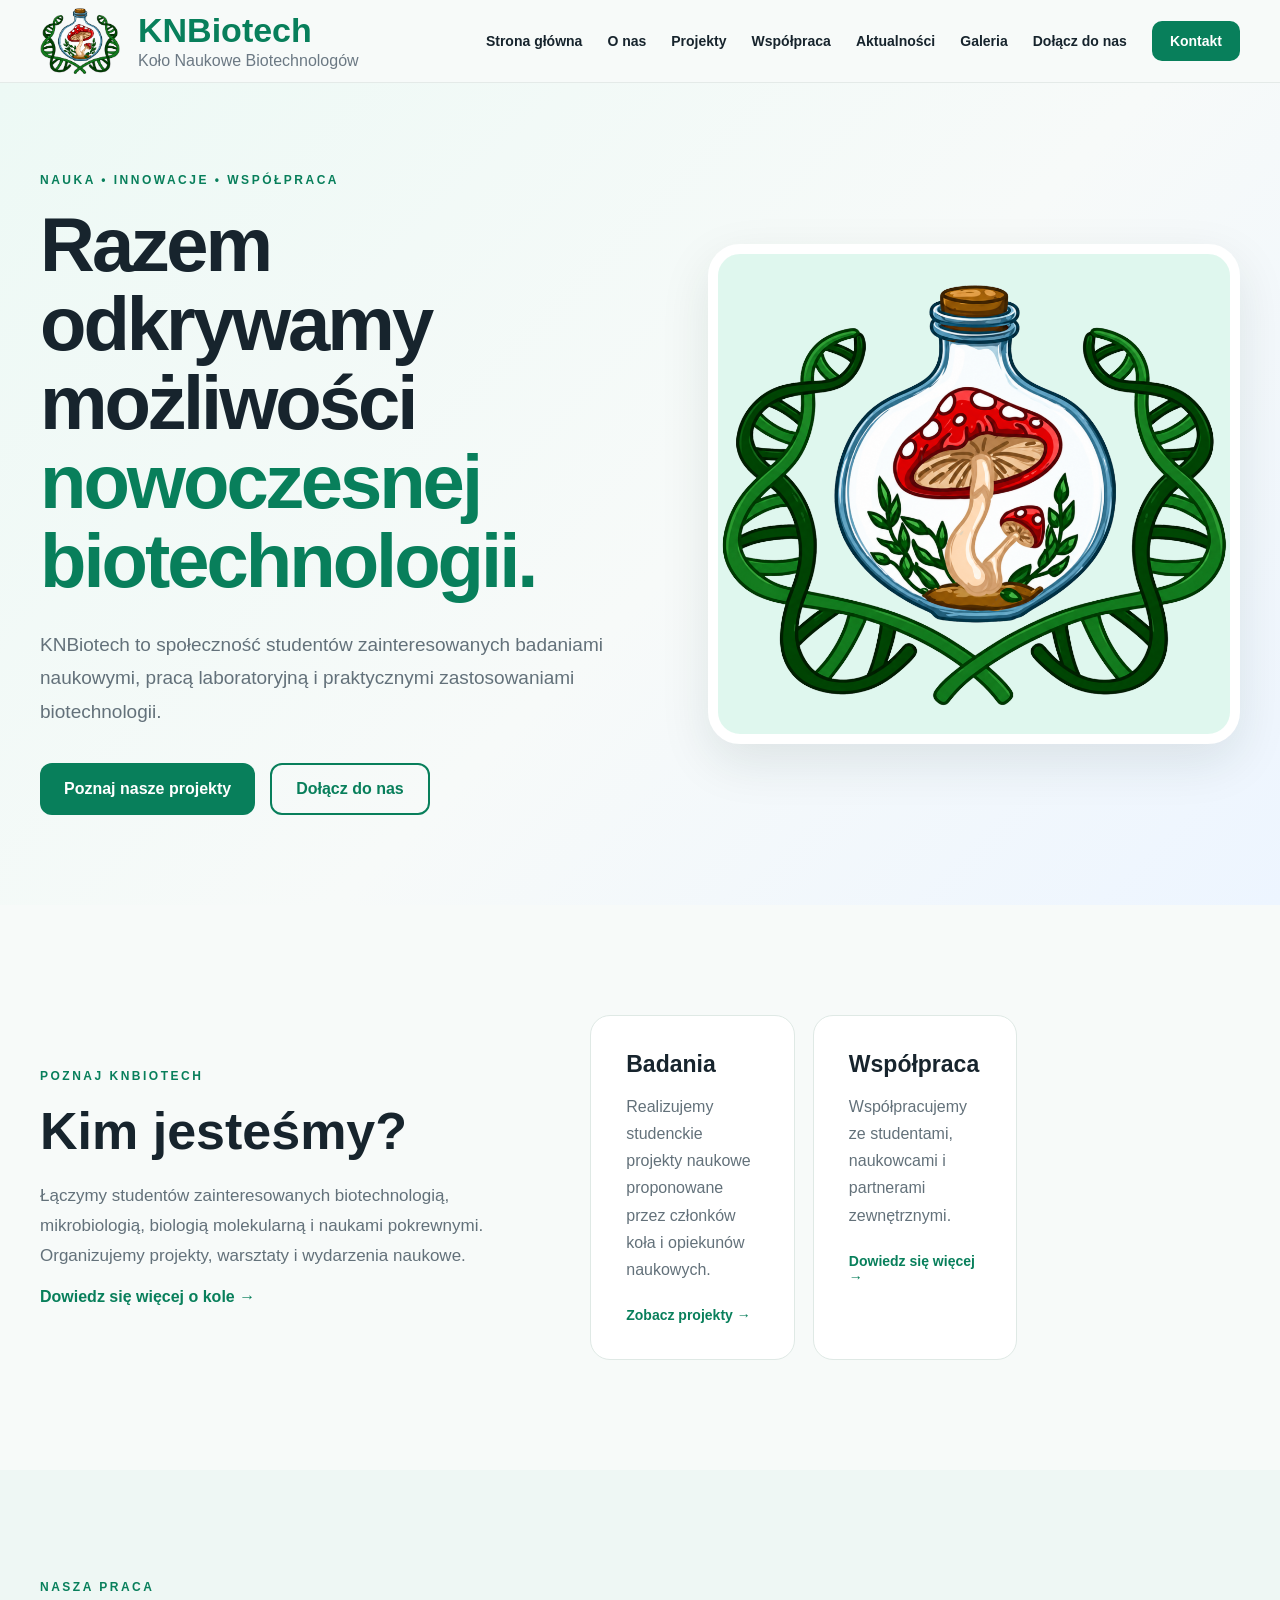
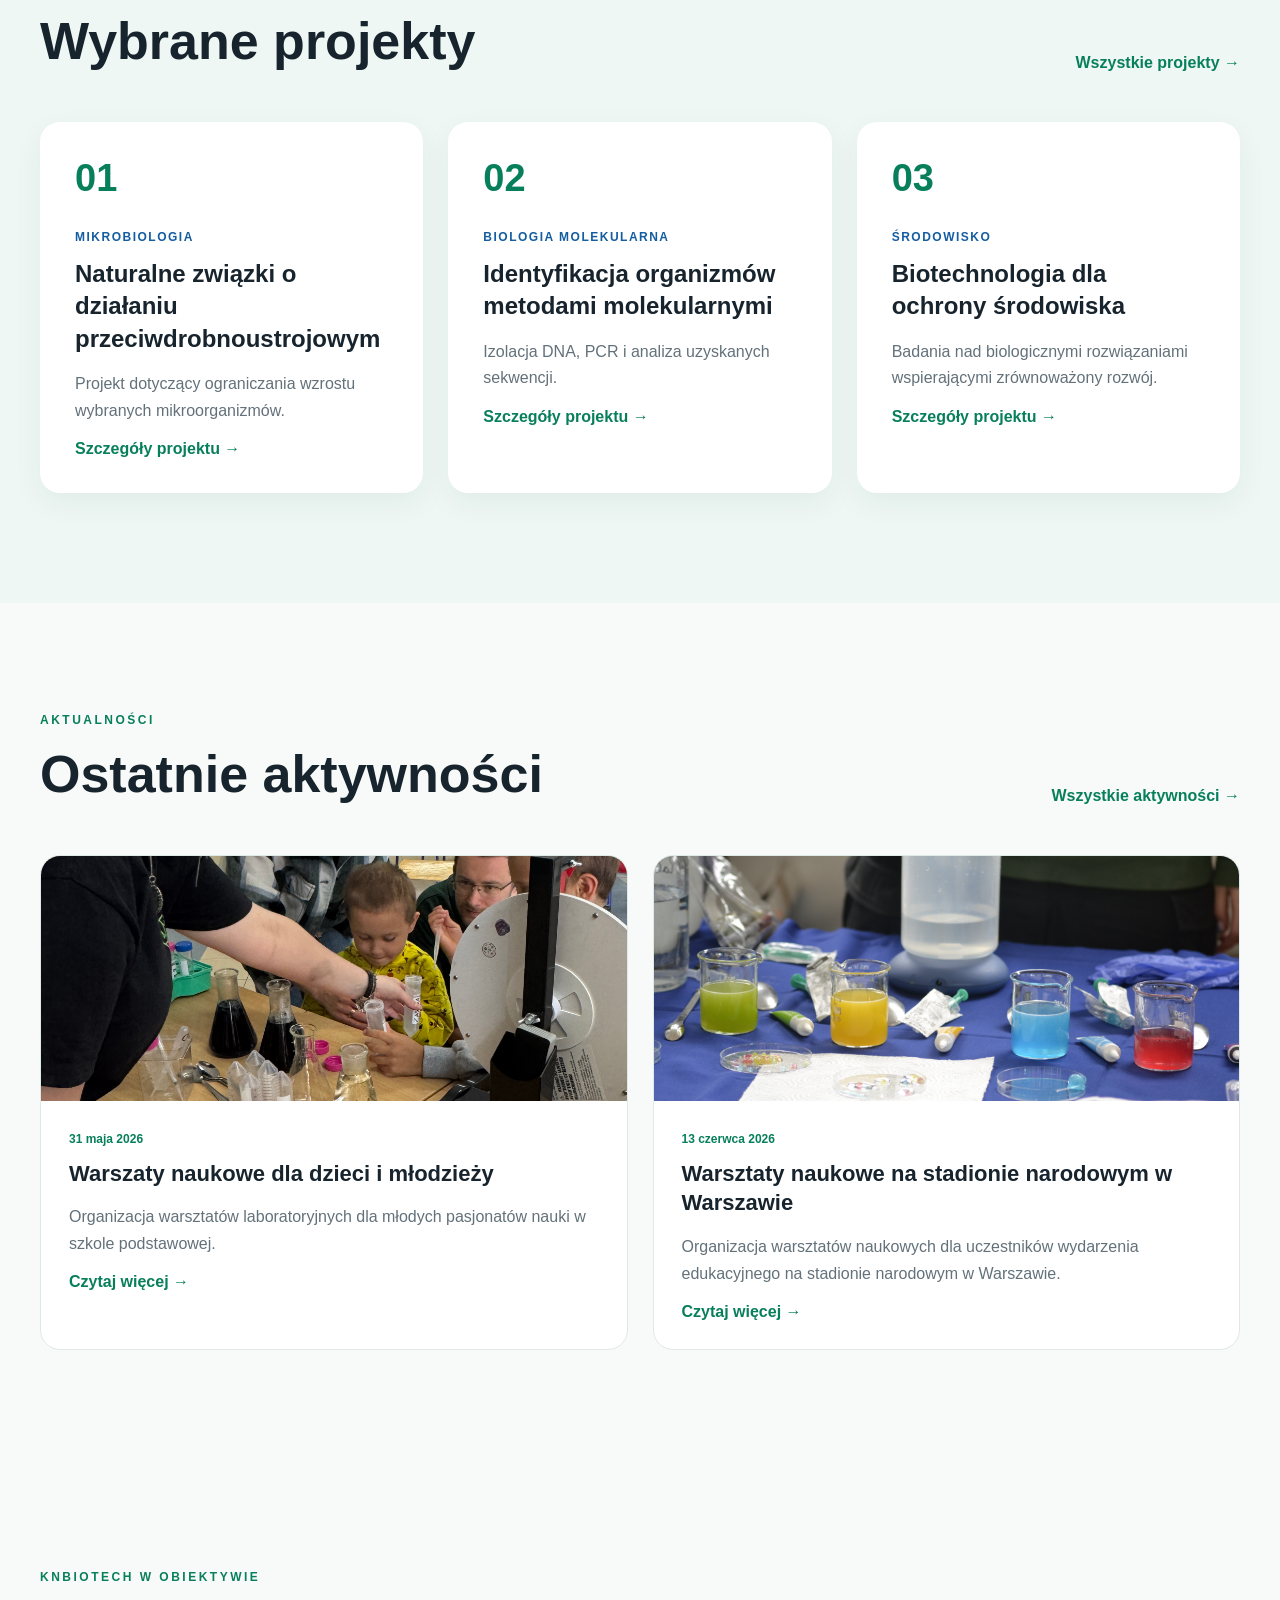
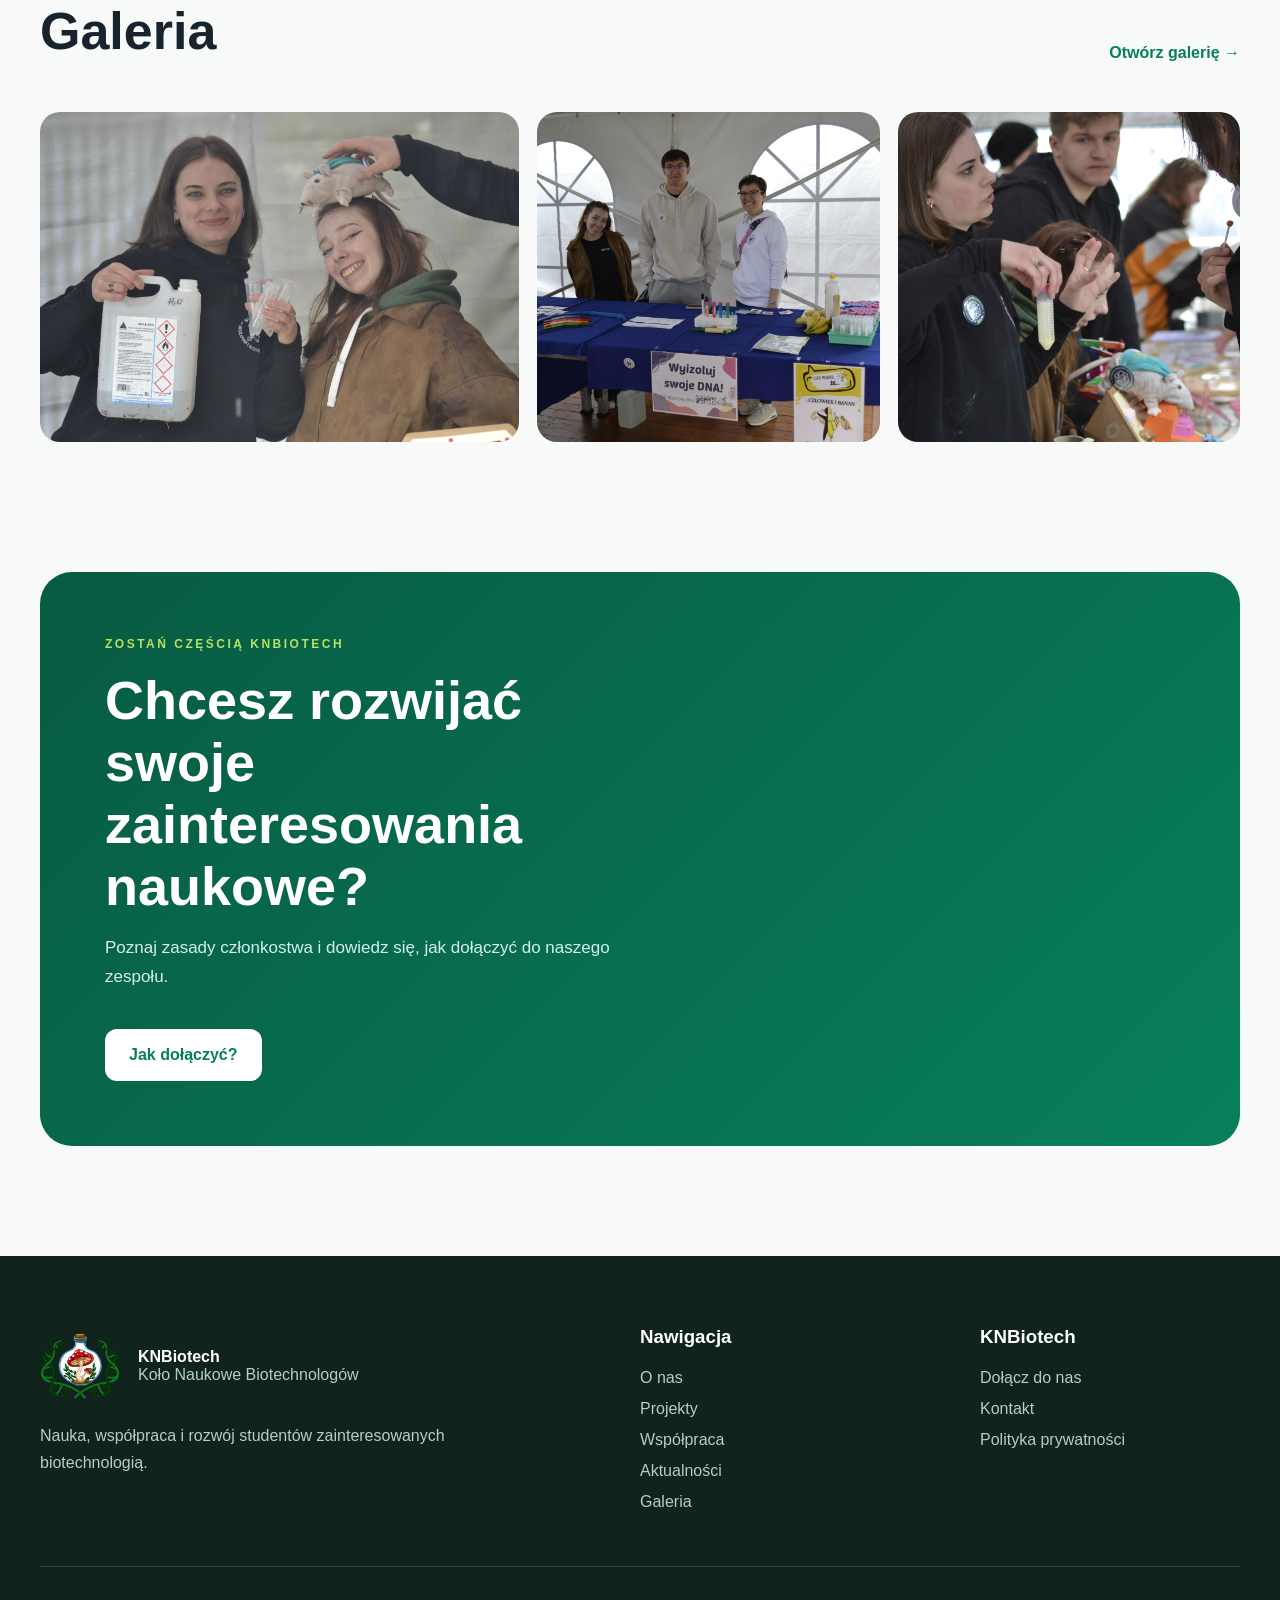
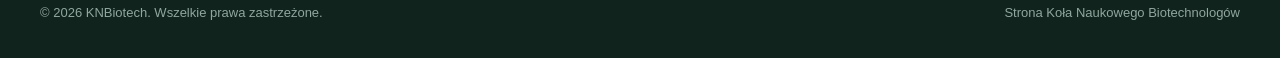
==== index.html @ a4222af8 "Update logo image source in index.html" ====
<!DOCTYPE html>
<html lang="pl">

<head>
    <meta charset="UTF-8">

    <meta
        name="viewport"
        content="width=device-width, initial-scale=1.0"
    >

    <meta
        name="description"
        content="Oficjalna strona Koła Naukowego Biotechnologów KNBiotech. Poznaj nasze projekty, działalność naukową, wydarzenia i możliwości dołączenia do koła."
    >

    <title>KNBiotech | Koło Naukowe Biotechnologów</title>

    <link rel="stylesheet" href="style.css">

    <script src="script.js" defer></script>
</head>

<body>

    <!-- =========================
         NAVIGATION
    ========================== -->

<header class="site-header">
    <nav class="navbar">

        <a class="logo" href="index.html">

            <img
                src="Images/LOGOS/LOGO5.svg"
                alt="KNBiotech Logo"
                class="navbar-logo"
            >

            <div class="logo-text">

                <h2>KNBiotech</h2>

                <p>Koło Naukowe Biotechnologów</p>

            </div>

        </a>

        <button
            class="menu-button"
            id="menu-button"
            type="button"
            aria-label="Otwórz menu"
            aria-expanded="false"
            aria-controls="nav-links"
        >
            <span></span>
            <span></span>
            <span></span>
        </button>

        <div class="nav-links" id="nav-links">
            <a href="index.html">Strona główna</a>
            <a href="about.html">O nas</a>
            <a href="projects.html">Projekty</a>
            <a href="cooperation.html">Współpraca</a>
            <a href="activities.html">Aktualności</a>
            <a href="gallery.html">Galeria</a>
            <a href="join.html">Dołącz do nas</a>

            <a class="nav-contact-button" href="contact.html">
                Kontakt
            </a>
        </div>

    </nav>
</header>


<main>

    <!-- Hero -->
    <section class="hero">

        <div class="hero-content">

            <div class="hero-text">

                <p class="eyebrow">
                    NAUKA • INNOWACJE • WSPÓŁPRACA
                </p>

                <h1>
                    Razem odkrywamy możliwości
                    <span>nowoczesnej biotechnologii.</span>
                </h1>

                <p class="hero-description">
                    KNBiotech to społeczność studentów zainteresowanych
                    badaniami naukowymi, pracą laboratoryjną i praktycznymi
                    zastosowaniami biotechnologii.
                </p>

                <div class="hero-buttons">

                    <a class="primary-button" href="projects.html">
                        Poznaj nasze projekty
                    </a>

                    <a class="secondary-button" href="join.html">
                        Dołącz do nas
                    </a>

                </div>

            </div>

            <div class="hero-visual">

                <div class="hero-image-card">

                    <img
                        src="Images/LOGOS/LOGO5.svg"
                        alt="LOGO KNBiotech"
                    >

                </div>

            </div>

        </div>

    </section>

    <!-- About preview -->
    <section class="section homepage-preview">

        <div class="preview-content">

            <p class="eyebrow">
                POZNAJ KNBIOTECH
            </p>

            <h2>
                Kim jesteśmy?
            </h2>

            <p>
                Łączymy studentów zainteresowanych biotechnologią,
                mikrobiologią, biologią molekularną i naukami pokrewnymi.
                Organizujemy projekty, warsztaty i wydarzenia naukowe.
            </p>

            <a class="text-link" href="about.html">
                Dowiedz się więcej o kole →
            </a>

        </div>

<div class="preview-card-grid">

    <a class="about-card clickable-card" href="projects.html">
        
        <h3>Badania</h3>
        <p>

            Realizujemy studenckie projekty naukowe proponowane przez członków koła i opiekunów naukowych.

        </p>
        <span class="card-arrow">

            Zobacz projekty →

        </span>
    </a>

    <a class="about-card clickable-card" href="cooperation.html">

        <h3>Współpraca</h3>
        <p>

            Współpracujemy ze studentami, naukowcami

            i partnerami zewnętrznymi.

        </p>
        <span class="card-arrow">

            Dowiedz się więcej →

        </span>
    </a>
</div>

    </section>

    <!-- Projects preview -->
    <section class="section projects-preview">

        <div class="section-title-row">

            <div>
                <p class="eyebrow">NASZA PRACA</p>
                <h2>Wybrane projekty</h2>
            </div>

            <a class="text-link" href="projects.html">
                Wszystkie projekty →
            </a>

        </div>

        <div class="projects-grid">

            <article class="project-card">

                <div class="project-top">
                    <span class="project-number">01</span>
                </div>

                <p class="project-category">
                    Mikrobiologia
                </p>

                <h3>
                    Naturalne związki o działaniu przeciwdrobnoustrojowym
                </h3>

                <p>
                    Projekt dotyczący ograniczania wzrostu wybranych
                    mikroorganizmów.
                </p>

                <a href="projects.html">
                    Szczegóły projektu →
                </a>

            </article>

            <article class="project-card">

                <div class="project-top">
                    <span class="project-number">02</span>
                    <span class="project-icon"></span>
                </div>

                <p class="project-category">
                    Biologia molekularna
                </p>

                <h3>
                    Identyfikacja organizmów metodami molekularnymi
                </h3>

                <p>
                    Izolacja DNA, PCR i analiza uzyskanych sekwencji.
                </p>

                <a href="projects.html">
                    Szczegóły projektu →
                </a>

            </article>

            <article class="project-card">

                <div class="project-top">
                    <span class="project-number">03</span>
                    <span class="project-icon"></span>
                </div>

                <p class="project-category">
                    Środowisko
                </p>

                <h3>
                    Biotechnologia dla ochrony środowiska
                </h3>

                <p>
                    Badania nad biologicznymi rozwiązaniami wspierającymi
                    zrównoważony rozwój.
                </p>

                <a href="projects.html">
                    Szczegóły projektu →
                </a>

            </article>

        </div>

    </section>

    <!-- Activities preview -->
    <section class="section activities-preview">

        <div class="section-title-row">

            <div>
                <p class="eyebrow">AKTUALNOŚCI</p>
                <h2>Ostatnie aktywności</h2>
            </div>

            <a class="text-link" href="activities.html">
                Wszystkie aktywności →
            </a>

        </div>

        <div class="activities-grid">

            <article class="activity-card">

                <div class="activity-image">

                    <img
                        src="Images/LAS/KABATY.jpg"
                        alt="Warsztaty laboratoryjne"
                    >

                    <div class="image-fallback">
                        <span>🔬</span>
                        <p>Warsztaty laboratoryjne</p>
                    </div>

                </div>

                <div class="activity-content">

                    <time datetime="2026-05-31">
                        31 maja 2026
                    </time>

                    <h3>
                        Warszaty naukowe dla dzieci i młodzieży
                    </h3>

                    <p>
                        Organizacja warsztatów laboratoryjnych dla młodych
                        pasjonatów nauki w szkole podstawowej.
                    </p>

                    <a href="activities.html">
                        Czytaj więcej →
                    </a>

                </div>

            </article>

            <article class="activity-card">

                <div class="activity-image">

                    <img
                        src="Images/NARODOWY/_DSC2059.JPG"
                        alt="Warsztaty naukowe na stadionie narodowym"
                    >

                    <div class="image-fallback">
                        <span>👩‍🔬</span>
                        <p>Warsztaty naukowe na stadionie narodowym</p>
                    </div>

                </div>

                <div class="activity-content">

                    <time datetime="2026-06-13">
                        13 czerwca 2026
                    </time>

                    <h3>
                        Warsztaty naukowe na stadionie narodowym w Warszawie
                    </h3>

                    <p>
                        Organizacja warsztatów naukowych dla uczestników wydarzenia
                        edukacyjnego na stadionie narodowym w Warszawie.
                    </p>

                    <a href="activities.html">
                        Czytaj więcej →
                    </a>

                </div>

            </article>

        </div>

    </section>

    <!-- Gallery preview -->
    <section class="section gallery-preview">

        <div class="section-title-row">

            <div>
                <p class="eyebrow">KNBIOTECH W OBIEKTYWIE</p>
                <h2>Galeria</h2>
            </div>

            <a class="text-link" href="gallery.html">
                Otwórz galerię →
            </a>

        </div>

        <div class="homepage-gallery">

            <img
                src="Images/GALERIA/_DSC1289.JPG"
                alt="Praca laboratoryjna"
            >

            <img
                src="Images/GALERIA/_DSC1952.JPG"
                alt="Spotkanie członków koła"
            >

            <img
                src="Images/GALERIA/_DSC1263.JPG"
                alt="Prezentacja naukowa"
            >

        </div>

    </section>

    <!-- Join preview -->
    <section class="join-section">

        <div class="join-content">

            <p class="eyebrow">
                ZOSTAŃ CZĘŚCIĄ KNBIOTECH
            </p>

            <h2>
                Chcesz rozwijać swoje zainteresowania naukowe?
            </h2>

            <p>
                Poznaj zasady członkostwa i dowiedz się, jak dołączyć
                do naszego zespołu.
            </p>

            <a class="light-button" href="join.html">
                Jak dołączyć?
            </a>

        </div>

    </section>

</main>

    <!-- =========================
         FOOTER
    ========================== -->

    <footer class="site-footer">

        <div class="footer-main">

            <div class="footer-brand">

                <a class="logo footer-logo" href="index.html">

                    <img
                        src="Images/LOGOS/LOGO5.svg"
                        alt="KNBiotech Logo"
                        class="navbar-logo"
                    >

                    <div class="logo-text">
                        <strong>KNBiotech</strong>
                        <span>Koło Naukowe Biotechnologów</span>
                    </div>

                </a>

                <p>
                    Nauka, współpraca i rozwój studentów zainteresowanych
                    biotechnologią.
                </p>

            </div>

            <div class="footer-column">

                <h3>Nawigacja</h3>

                <a href="#about">O nas</a>
                <a href="#projects">Projekty</a>
                <a href="cooperation.html">Współpraca</a>
                <a href="#activities">Aktualności</a>
                <a href="#gallery">Galeria</a>

            </div>

            <div class="footer-column">

                <h3>KNBiotech</h3>

                <a href="#join">Dołącz do nas</a>
                <a href="#contact">Kontakt</a>
                <a href="#">Polityka prywatności</a>

            </div>

        </div>

        <div class="footer-bottom">

            <p>
                © 2026 KNBiotech. Wszelkie prawa zastrzeżone.
            </p>

            <p>
                Strona Koła Naukowego Biotechnologów
            </p>

        </div>

    </footer>

    <button
        class="back-to-top"
        id="back-to-top"
        type="button"
        aria-label="Wróć na górę strony"
    >
        ↑
    </button>

</body>

</html>
---- style.css ----
/* ==============================
   BASIC SETTINGS
============================== */

:root {
    --primary: #087f5b;
    --primary-dark: #056348;
    --primary-light: #dff7ee;

    --secondary: #145da0;
    --secondary-light: #e5f2ff;

    --accent: #b6e35f;

    --text: #17242d;
    --text-light: #63717a;

    --background: #f7faf9;
    --white: #ffffff;
    --border: #dfe9e5;

    --shadow:
        0 18px 50px rgba(20, 50, 40, 0.1);

    --radius-small: 12px;
    --radius-medium: 20px;
    --radius-large: 32px;
}

* {
    box-sizing: border-box;
}

html {
    scroll-behavior: smooth;
}

body {
    margin: 0;
    font-family:
        Arial,
        Helvetica,
        sans-serif;

    background-color: var(--background);
    color: var(--text);
}

img {
    display: block;
    max-width: 100%;
}

a {
    color: inherit;
}

button,
input,
textarea {
    font: inherit;
}


/* ==============================
   HEADER AND NAVIGATION
============================== */

.site-header {
    position: sticky;
    top: 0;
    z-index: 1000;

    background-color: rgba(247, 250, 249, 0.92);
    border-bottom: 1px solid rgba(20, 50, 40, 0.08);

    backdrop-filter: blur(15px);
}

.navbar {
    width: min(1200px, calc(100% - 40px));
    min-height: 82px;
    max-height: 100px;
    margin: 0 auto;

    display: flex;
    align-items: center;
    justify-content: space-between;
    gap: 35px;
}

.logo {
    display: flex;
    align-items: center;
    gap: 18px;
    text-decoration: none;
    flex-shrink: 0;
}

.navbar-logo {
    width: 80px;
    height: 80px;
    object-fit: contain;
}

.logo-text {
    display: flex;
    flex-direction: column;
    justify-content: center;
}

.logo-text h2 {
    margin: 0;
    color: var(--primary);
    font-size: 34px;
    font-weight: 800;
    line-height: 1;
}

.logo-text p {
    margin: 5px 0 0;
    color: #6c7984;
    font-size: 16px;
    font-weight: 500;
}

@media (max-width: 900px){

    .navbar-logo{
        width:58px;
        height:58px;
    }

    .logo-text h2{
        font-size:28px;
    }

    .logo-text p{
        font-size:13px;
    }

}

.nav-links {
    display: flex;
    align-items: center;
    gap: 25px;
}

.nav-links a {
    position: relative;

    color: var(--text);
    text-decoration: none;
    font-size: 14px;
    font-weight: 700;
}

.nav-links a:not(.nav-contact-button)::after {
    position: absolute;
    right: 0;
    bottom: -8px;
    left: 0;

    height: 2px;

    background-color: var(--primary);
    content: "";

    transform: scaleX(0);
    transition: transform 0.25s;
}

.nav-links a:hover::after,
.nav-links a.active::after {
    transform: scaleX(1);
}

.nav-links a.active {
    color: var(--primary);
}

.nav-contact-button {
    padding: 12px 18px;

    background-color: var(--primary);
    color: white !important;

    border-radius: 10px;
}

.nav-contact-button:hover {
    background-color: var(--primary-dark);
}

.menu-button {
    display: none;

    width: 45px;
    height: 42px;

    padding: 8px;

    border: none;
    background: transparent;

    cursor: pointer;
}

.menu-button span {
    display: block;

    width: 100%;
    height: 3px;

    margin: 5px 0;

    background-color: var(--text);
    border-radius: 10px;

    transition: 0.3s;
}


/* ==============================
   REUSABLE ELEMENTS
============================== */

.section {
    width: min(1200px, calc(100% - 40px));
    margin: 0 auto;
    padding: 110px 0;
}

.eyebrow {
    margin: 0 0 18px;

    color: var(--primary);

    font-size: 12px;
    font-weight: 800;
    letter-spacing: 2.5px;
}

.section-heading {
    display: grid;
    grid-template-columns: 1.1fr 0.9fr;
    gap: 80px;
    align-items: end;

    margin-bottom: 55px;
}

.section-heading h2,
.section-title-row h2,
.contact-content h2 {
    margin: 0;

    font-size: clamp(34px, 5vw, 52px);
    line-height: 1.15;
}

.section-description {
    margin: 0;

    color: var(--text-light);

    font-size: 17px;
    line-height: 1.75;
}

.section-title-row {
    display: flex;
    align-items: flex-end;
    justify-content: space-between;
    gap: 40px;

    margin-bottom: 50px;
}

.text-link {
    color: var(--primary);
    text-decoration: none;
    font-weight: 800;
}

.text-link:hover {
    text-decoration: underline;
}

.primary-button,
.secondary-button,
.light-button {
    display: inline-flex;
    align-items: center;
    justify-content: center;

    min-height: 52px;
    padding: 14px 24px;

    border-radius: 12px;

    text-decoration: none;
    font-weight: 800;

    transition:
        transform 0.25s,
        box-shadow 0.25s,
        background-color 0.25s;
}

.primary-button {
    background-color: var(--primary);
    color: white;
}

.primary-button:hover {
    background-color: var(--primary-dark);

    box-shadow:
        0 15px 30px rgba(8, 127, 91, 0.24);

    transform: translateY(-3px);
}

.secondary-button {
    border: 2px solid var(--primary);
    color: var(--primary);
}

.secondary-button:hover {
    background-color: var(--primary-light);
    transform: translateY(-3px);
}


/* ==============================
   HERO
============================== */

.hero {
    position: relative;
    overflow: hidden;

    min-height: 720px;

    display: flex;
    align-items: center;

    background:
        linear-gradient(
            135deg,
            #edf9f5 0%,
            #f7faf9 55%,
            #edf5ff 100%
        );
}

.hero-content {
    position: relative;
    z-index: 2;

    width: min(1200px, calc(100% - 40px));
    margin: 0 auto;
    padding: 90px 0;

    display: grid;
    grid-template-columns: 1.05fr 0.95fr;
    align-items: center;
    gap: 80px;
}

.hero h1 {
    margin: 0;

    font-size: clamp(48px, 6vw, 76px);
    line-height: 1.04;
    letter-spacing: -3px;
}

.hero h1 span {
    display: block;
    color: var(--primary);
}

.hero-description {
    max-width: 670px;
    margin: 28px 0 0;

    color: var(--text-light);

    font-size: 19px;
    line-height: 1.75;
}

.hero-buttons {
    display: flex;
    flex-wrap: wrap;
    gap: 15px;

    margin-top: 35px;
}

.hero-details {
    display: grid;
    grid-template-columns: repeat(3, 1fr);
    gap: 20px;

    margin-top: 55px;
}

.hero-details div {
    padding-left: 15px;
    border-left: 3px solid var(--accent);
}

.hero-details strong,
.hero-details span {
    display: block;
}

.hero-details strong {
    margin-bottom: 6px;
    font-size: 16px;
}

.hero-details span {
    color: var(--text-light);
    font-size: 12px;
    line-height: 1.45;
}

.hero-visual {
    position: relative;
}

.hero-image-card {
    position: relative;
    overflow: hidden;

    min-height: 500px;

    background-color: var(--primary-light);

    border: 10px solid white;
    border-radius: var(--radius-large);

    box-shadow: var(--shadow);
}

.hero-image-card img {
    position: absolute;
    z-index: 2;

    width: 100%;
    height: 100%;

    object-fit: cover;
}

.image-fallback {
    position: absolute;
    inset: 0;
    z-index: 1;

    display: flex;
    flex-direction: column;
    align-items: center;
    justify-content: center;

    color: var(--primary);
    text-align: center;
}

.image-fallback span {
    font-size: 65px;
}

.floating-card {
    position: absolute;
    z-index: 3;

    display: flex;
    align-items: center;
    gap: 12px;

    max-width: 245px;
    padding: 18px;

    background-color: white;
    border-radius: 17px;

    box-shadow: var(--shadow);
}

.floating-card span {
    font-size: 30px;
}

.floating-card strong,
.floating-card p {
    display: block;
    margin: 0;
}

.floating-card strong {
    margin-bottom: 5px;
}

.floating-card p {
    color: var(--text-light);
    font-size: 12px;
}

.floating-card-top {
    top: 35px;
    left: -55px;
}

.floating-card-bottom {
    right: -35px;
    bottom: 40px;
}

.hero-decoration {
    position: absolute;
    border-radius: 50%;
}

.hero-decoration-one {
    top: -130px;
    right: -80px;

    width: 370px;
    height: 370px;

    background-color: rgba(182, 227, 95, 0.18);
}

.hero-decoration-two {
    bottom: -180px;
    left: -130px;

    width: 420px;
    height: 420px;

    background-color: rgba(20, 93, 160, 0.08);
}


/* ==============================
   ABOUT
============================== */

.about-grid {
    display: grid;
    grid-template-columns: repeat(3, 1fr);
    gap: 25px;
}

.about-card {
    padding: 35px;

    background-color: white;
    border: 1px solid var(--border);
    border-radius: var(--radius-medium);

    transition:
        transform 0.3s,
        box-shadow 0.3s;
}

.about-card:hover {
    box-shadow: var(--shadow);
    transform: translateY(-8px);
}

.about-icon {
    width: 58px;
    height: 58px;

    display: grid;
    place-items: center;

    margin-bottom: 25px;

    background-color: var(--primary-light);
    border-radius: 17px;

    font-size: 29px;
}

.about-card h3 {
    margin: 0 0 15px;
    font-size: 23px;
}

.about-card p {
    margin: 0;

    color: var(--text-light);

    line-height: 1.7;
}


/* ==============================
   STATISTICS
============================== */

.statistics-section {
    padding: 65px 20px;

    background-color: var(--primary);
    color: white;
}

.statistics-grid {
    width: min(1100px, 100%);
    margin: 0 auto;

    display: grid;
    grid-template-columns: repeat(4, 1fr);
    gap: 30px;
}

.statistic {
    text-align: center;
}

.statistic strong {
    display: block;

    font-size: 48px;
}

.statistic span {
    color: #d9f6ec;
}

.statistics-note {
    margin: 25px 0 0;

    color: #ccecdf;
    text-align: center;
    font-size: 12px;
}


/* ==============================
   ACTIVITIES
============================== */
.clickable-card {
    display: block;
    color: inherit;
    text-decoration: none;
    cursor: pointer;
}

.clickable-card:hover {
    border-color: var(--primary);
    box-shadow: var(--shadow);
    transform: translateY(-8px);
}

.card-arrow {
    display: inline-block;
    margin-top: 24px;

    color: var(--primary);

    font-size: 14px;
    font-weight: 800;

    transition: transform 0.25s;
}

.clickable-card:hover .card-arrow {
    transform: translateX(6px);
}

.clickable-card:focus-visible {
    outline: 3px solid var(--primary);
    outline-offset: 5px;
}

.activities-grid {
    display: grid;
    grid-template-columns: 1.2fr 0.9fr 0.9fr;
    gap: 25px;
}

.activity-card {
    overflow: hidden;

    background-color: white;
    border: 1px solid var(--border);
    border-radius: var(--radius-medium);

    transition:
        transform 0.3s,
        box-shadow 0.3s;
}

.activity-card:hover {
    box-shadow: var(--shadow);
    transform: translateY(-7px);
}

.activity-image {
    position: relative;
    overflow: hidden;

    height: 245px;

    background-color: var(--primary-light);
}

.featured-activity .activity-image {
    height: 310px;
}

.activity-image img {
    position: absolute;
    z-index: 2;

    width: 100%;
    height: 100%;

    object-fit: cover;
}

.activity-category {
    position: absolute;
    top: 18px;
    left: 18px;
    z-index: 3;

    padding: 8px 12px;

    background-color: var(--primary);
    color: white;

    border-radius: 20px;

    font-size: 12px;
    font-weight: 800;
}

.activity-content {
    padding: 28px;
}

.activity-content time {
    color: var(--primary);
    font-size: 12px;
    font-weight: 800;
}

.activity-content h3 {
    margin: 12px 0;

    font-size: 22px;
    line-height: 1.35;
}

.activity-content p {
    color: var(--text-light);
    line-height: 1.65;
}

.activity-content a {
    color: var(--primary);
    text-decoration: none;
    font-weight: 800;
}


/* ==============================
   PROJECTS
============================== */

.projects-section {
    width: 100%;
    max-width: none;
    padding-right: max(20px, calc((100% - 1200px) / 2));
    padding-left: max(20px, calc((100% - 1200px) / 2));

    background-color: #eef7f4;
}

.projects-grid {
    display: grid;
    grid-template-columns: repeat(3, 1fr);
    gap: 25px;
}

.project-card {
    padding: 35px;

    background-color: white;
    border-radius: var(--radius-medium);

    box-shadow:
        0 10px 30px rgba(20, 50, 40, 0.06);

    transition:
        transform 0.3s,
        box-shadow 0.3s;
}

.project-card:hover {
    box-shadow: var(--shadow);
    transform: translateY(-8px);
}

.project-top {
    display: flex;
    align-items: center;
    justify-content: space-between;
}

.project-number {
    color: var(--primary);
    font-size: 38px;
    font-weight: 800;
}

.project-icon {
    font-size: 38px;
}

.project-category {
    margin-top: 30px;

    color: var(--secondary);

    font-size: 12px;
    font-weight: 800;
    letter-spacing: 1.5px;
    text-transform: uppercase;
}

.project-card h3 {
    margin: 14px 0;

    font-size: 24px;
    line-height: 1.35;
}

.project-card > p:not(.project-category) {
    color: var(--text-light);
    line-height: 1.65;
}

.project-tags {
    display: flex;
    flex-wrap: wrap;
    gap: 8px;

    margin: 25px 0;
}

.project-tags span {
    padding: 7px 11px;

    background-color: var(--primary-light);
    color: var(--primary);

    border-radius: 20px;

    font-size: 12px;
    font-weight: 800;
}

.project-card a {
    color: var(--primary);
    text-decoration: none;
    font-weight: 800;
}


/* ==============================
   GALLERY
============================== */

.gallery-description {
    max-width: 440px;
    margin: 0;

    color: var(--text-light);
    line-height: 1.7;
}

.gallery-grid {
    display: grid;
    grid-template-columns: 1.4fr 1fr 1fr;
    grid-template-rows: repeat(2, 230px);
    gap: 18px;
}

.gallery-item {
    position: relative;
    overflow: hidden;

    min-height: 230px;
    margin: 0;

    background-color: var(--primary-light);
    border-radius: var(--radius-medium);
}

.gallery-item-large {
    grid-row: 1 / 3;
}

.gallery-item img {
    position: absolute;
    z-index: 2;

    width: 100%;
    height: 100%;

    object-fit: cover;

    transition: transform 0.5s;
}

.gallery-item:hover img {
    transform: scale(1.05);
}

.gallery-item figcaption {
    position: absolute;
    right: 18px;
    bottom: 18px;
    left: 18px;
    z-index: 3;

    padding: 12px;

    background-color: rgba(10, 35, 27, 0.72);
    color: white;

    border-radius: 10px;

    font-weight: 700;
}

.gallery-placeholder {
    background:
        linear-gradient(
            135deg,
            var(--primary),
            var(--secondary)
        );
}

.gallery-more {
    position: absolute;
    inset: 0;

    display: flex;
    flex-direction: column;
    align-items: center;
    justify-content: center;

    color: white;
    text-align: center;
}

.gallery-more strong {
    font-size: 24px;
}

.gallery-more span {
    margin-top: 8px;
    color: #e3f6ef;
}


/* ==============================
   JOIN
============================== */

.join-section {
    width: min(1200px, calc(100% - 40px));
    margin: 20px auto 110px;
    padding: 65px;

    display: grid;
    grid-template-columns: 1.1fr 0.9fr;
    gap: 80px;
    align-items: center;

    background:
        linear-gradient(
            135deg,
            #075b43,
            #087f5b
        );

    color: white;
    border-radius: var(--radius-large);
}

.join-section .eyebrow {
    color: var(--accent);
}

.join-content h2 {
    margin: 0;

    font-size: clamp(36px, 5vw, 54px);
}

.join-content > p:not(.eyebrow) {
    max-width: 650px;

    color: #d4f1e7;

    font-size: 17px;
    line-height: 1.7;
}

.light-button {
    margin-top: 20px;

    background-color: white;
    color: var(--primary);
}

.light-button:hover {
    box-shadow:
        0 15px 30px rgba(0, 0, 0, 0.18);

    transform: translateY(-3px);
}

.join-features {
    display: grid;
    gap: 16px;
}

.join-features div {
    display: flex;
    align-items: center;
    gap: 18px;

    padding: 20px;

    background-color: rgba(255, 255, 255, 0.1);
    border: 1px solid rgba(255, 255, 255, 0.15);

    border-radius: 15px;
}

.join-features span {
    color: var(--accent);
    font-weight: 800;
}

.join-features p {
    margin: 0;
}


/* ==============================
   CONTACT
============================== */

.contact-section {
    display: grid;
    grid-template-columns: 0.85fr 1.15fr;
    gap: 80px;
    align-items: center;
}

.contact-content > p:not(.eyebrow) {
    color: var(--text-light);

    font-size: 17px;
    line-height: 1.7;
}

.contact-options {
    display: grid;
    gap: 15px;
}

.contact-options > a,
.contact-option {
    display: flex;
    align-items: center;
    gap: 18px;

    padding: 22px;

    background-color: white;
    border: 1px solid var(--border);
    border-radius: 15px;

    text-decoration: none;

    transition:
        transform 0.3s,
        box-shadow 0.3s;
}

.contact-options > a:hover {
    box-shadow: var(--shadow);
    transform: translateX(7px);
}

.contact-options span {
    font-size: 28px;
}

.contact-options small,
.contact-options strong {
    display: block;
}

.contact-options small {
    margin-bottom: 5px;
    color: var(--text-light);
}


/* ==============================
   FOOTER
============================== */

.site-footer {
    padding: 70px 20px 25px;

    background-color: #10231d;
    color: white;
}

.footer-main {
    width: min(1200px, 100%);
    margin: 0 auto;

    display: grid;
    grid-template-columns: 2fr 1fr 1fr;
    gap: 80px;
}

.footer-logo .logo-text strong {
    color: white;
}

.footer-logo .logo-text span {
    color: #b6cec5;
}

.footer-brand > p {
    max-width: 450px;
    color: #b6cec5;
    line-height: 1.7;
}

.footer-column {
    display: flex;
    flex-direction: column;
    gap: 13px;
}

.footer-column h3 {
    margin: 0 0 8px;
}

.footer-column a {
    color: #b6cec5;
    text-decoration: none;
}

.footer-column a:hover {
    color: white;
}

.footer-bottom {
    width: min(1200px, 100%);
    margin: 55px auto 0;
    padding-top: 25px;

    display: flex;
    justify-content: space-between;
    gap: 20px;

    border-top: 1px solid #2c423a;

    color: #8fa79e;
    font-size: 13px;
}


/* ==============================
   BACK TO TOP
============================== */

.back-to-top {
    position: fixed;
    right: 25px;
    bottom: 25px;
    z-index: 900;

    width: 50px;
    height: 50px;

    border: none;
    border-radius: 50%;

    background-color: var(--primary);
    color: white;

    box-shadow:
        0 10px 25px rgba(8, 127, 91, 0.28);

    cursor: pointer;
    font-size: 22px;

    opacity: 0;
    visibility: hidden;
    transform: translateY(12px);

    transition: 0.3s;
}

.back-to-top.visible {
    opacity: 1;
    visibility: visible;
    transform: translateY(0);
}


/* ==============================
   RESPONSIVE DESIGN
============================== */

@media (max-width: 1000px) {

    .menu-button {
        display: block;
    }

    .nav-links {
        position: absolute;
        top: 82px;
        right: 20px;
        left: 20px;

        display: flex;
        flex-direction: column;
        align-items: stretch;
        gap: 5px;

        padding: 20px;

        background-color: white;
        border-radius: 17px;

        box-shadow: var(--shadow);

        opacity: 0;
        visibility: hidden;
        transform: translateY(-12px);

        transition: 0.3s;
    }

    .nav-links.open {
        opacity: 1;
        visibility: visible;
        transform: translateY(0);
    }

    .nav-links a {
        padding: 12px;
    }

    .nav-links a::after {
        display: none;
    }

    .hero-content,
    .join-section,
    .contact-section {
        grid-template-columns: 1fr;
    }

    .hero-text {
        order: 1;
    }

    .hero-visual {
        order: 2;
        max-width: 650px;
        margin: 0 auto;
    }

    .activities-grid,
    .projects-grid {
        grid-template-columns: 1fr 1fr;
    }

    .featured-activity {
        grid-column: 1 / 3;
    }

    .about-grid {
        grid-template-columns: 1fr;
    }
}

@media (max-width: 750px) {

    .section {
        padding: 80px 0;
    }

    .logo-text span {
        display: none;
    }

    .hero-content {
        padding: 70px 0;
    }

    .hero h1 {
        letter-spacing: -2px;
    }

    .hero-details {
        grid-template-columns: 1fr;
    }

    .floating-card {
        display: none;
    }

    .section-heading {
        grid-template-columns: 1fr;
        gap: 25px;
    }

    .section-title-row {
        align-items: flex-start;
        flex-direction: column;
    }

    .statistics-grid {
        grid-template-columns: repeat(2, 1fr);
    }

    .activities-grid,
    .projects-grid {
        grid-template-columns: 1fr;
    }

    .featured-activity {
        grid-column: auto;
    }

    .gallery-grid {
        grid-template-columns: 1fr;
        grid-template-rows: auto;
    }

    .gallery-item,
    .gallery-item-large {
        grid-row: auto;
        min-height: 300px;
    }

    .join-section {
        padding: 38px;
    }

    .footer-main {
        grid-template-columns: 1fr;
        gap: 45px;
    }

    .footer-bottom {
        flex-direction: column;
    }
}

@media (max-width: 480px) {

    .navbar {
        width: min(100% - 24px, 1200px);
    }

    .hero-content,
    .section,
    .join-section {
        width: min(100% - 28px, 1200px);
    }

    .hero-buttons {
        flex-direction: column;
    }

    .primary-button,
    .secondary-button {
        width: 100%;
    }

    .statistics-grid {
        grid-template-columns: 1fr;
    }

    .statistic {
        padding: 15px;
    }

    .activity-content,
    .project-card,
    .about-card {
        padding: 25px;
    }

    .join-section {
        margin-bottom: 80px;
        border-radius: 22px;
    }
}


.homepage-preview {
    display: grid;
    grid-template-columns: 0.85fr 1.15fr;
    gap: 70px;
    align-items: center;
}

.preview-content h2 {
    margin: 0 0 20px;
    font-size: clamp(36px, 5vw, 52px);
}

.preview-content > p:not(.eyebrow) {
    color: var(--text-light);
    font-size: 17px;
    line-height: 1.75;
}

.preview-card-grid {
    display: grid;
    grid-template-columns: repeat(3, 1fr);
    gap: 18px;
}

.projects-preview {
    width: 100%;
    max-width: none;

    padding-right: max(20px, calc((100% - 1200px) / 2));
    padding-left: max(20px, calc((100% - 1200px) / 2));

    background-color: #eef7f4;
}

.activities-preview .activities-grid {
    grid-template-columns: repeat(2, 1fr);
}

.homepage-gallery {
    display: grid;
    grid-template-columns: 1.4fr 1fr 1fr;
    gap: 18px;
}

.homepage-gallery img {
    width: 100%;
    height: 330px;
    object-fit: cover;
    border-radius: var(--radius-medium);
}

@media (max-width: 900px) {

    .homepage-preview {
        grid-template-columns: 1fr;
    }

    .preview-card-grid {
        grid-template-columns: 1fr;
    }
}

@media (max-width: 750px) {

    .activities-preview .activities-grid,
    .homepage-gallery {
        grid-template-columns: 1fr;
    }

    .homepage-gallery img {
        height: 280px;
    }
}


/* ==============================
   ABOUT PAGE
============================== */

.subpage-hero {
    background:
        linear-gradient(
            135deg,
            #edf9f5,
            #f7faf9 60%,
            #edf5ff
        );
}

.subpage-hero-content {
    width: min(1200px, calc(100% - 40px));
    min-height: 620px;
    margin: 0 auto;
    padding: 90px 0;

    display: grid;
    grid-template-columns: 1fr 0.9fr;
    align-items: center;
    gap: 80px;
}

.subpage-hero-text h1 {
    margin: 0;

    font-size: clamp(46px, 6vw, 70px);
    line-height: 1.08;
    letter-spacing: -2.5px;
}

.subpage-hero-text > p:not(.eyebrow) {
    max-width: 670px;
    margin: 28px 0 0;

    color: var(--text-light);

    font-size: 18px;
    line-height: 1.75;
}

.subpage-hero-buttons {
    display: flex;
    flex-wrap: wrap;
    gap: 15px;

    margin-top: 35px;
}

.subpage-hero-image,
.team-photo {
    position: relative;
    overflow: hidden;

    background-color: var(--primary-light);
}

.subpage-hero-image {
    min-height: 460px;

    border: 10px solid white;
    border-radius: var(--radius-large);

    box-shadow: var(--shadow);
}

.subpage-hero-image img,
.team-photo img {
    position: absolute;
    z-index: 2;

    width: 100%;
    height: 100%;

    object-fit: cover;
}

.about-introduction {
    display: grid;
    grid-template-columns: 1fr 1fr;
    gap: 90px;
    align-items: start;
}

.about-introduction h2 {
    margin: 0;

    font-size: clamp(36px, 5vw, 54px);
    line-height: 1.18;
}

.about-introduction-description p {
    margin: 0 0 22px;

    color: var(--text-light);

    font-size: 17px;
    line-height: 1.8;
}


/* Mission and vision */

.mission-section {
    padding: 100px 20px;

    background-color: #eef7f4;
}

.mission-grid {
    width: min(1200px, 100%);
    margin: 0 auto;

    display: grid;
    grid-template-columns: repeat(2, 1fr);
    gap: 28px;
}

.mission-card {
    padding: 45px;

    background-color: white;
    border-radius: var(--radius-large);

    box-shadow:
        0 12px 35px rgba(20, 50, 40, 0.07);
}

.vision-card {
    background-color: var(--primary);
    color: white;
}

.mission-icon {
    width: 65px;
    height: 65px;

    display: grid;
    place-items: center;

    margin-bottom: 30px;

    background-color: var(--primary-light);
    border-radius: 18px;

    font-size: 31px;
}

.vision-card .mission-icon {
    background-color: rgba(255, 255, 255, 0.14);
}

.mission-card h2 {
    margin: 0 0 22px;

    font-size: 35px;
    line-height: 1.25;
}

.mission-card > p:not(.eyebrow) {
    color: var(--text-light);
    line-height: 1.75;
}

.vision-card .eyebrow {
    color: var(--accent);
}

.vision-card > p:not(.eyebrow) {
    color: #d8f2e8;
}


/* Values */

.values-grid {
    display: grid;
    grid-template-columns: repeat(4, 1fr);
    gap: 22px;
}

.value-card {
    position: relative;

    padding: 32px;

    background-color: white;
    border: 1px solid var(--border);
    border-radius: var(--radius-medium);

    transition:
        transform 0.3s,
        box-shadow 0.3s;
}

.value-card:hover {
    box-shadow: var(--shadow);
    transform: translateY(-7px);
}

.value-number {
    position: absolute;
    top: 22px;
    right: 25px;

    color: #b9cdc5;

    font-size: 15px;
    font-weight: 800;
}

.value-icon {
    width: 55px;
    height: 55px;

    display: grid;
    place-items: center;

    margin-bottom: 25px;

    background-color: var(--primary-light);
    border-radius: 16px;

    font-size: 27px;
}

.value-card h3 {
    margin: 0 0 13px;

    font-size: 22px;
}

.value-card p {
    margin: 0;

    color: var(--text-light);

    line-height: 1.7;
}


/* Activity areas */

.activity-areas-section {
    width: 100%;
    max-width: none;

    padding-right: max(20px, calc((100% - 1200px) / 2));
    padding-left: max(20px, calc((100% - 1200px) / 2));

    background-color: #f0f6ff;
}

.activity-areas-grid {
    display: grid;
    grid-template-columns: repeat(2, 1fr);
    gap: 20px;
}

.activity-area-card {
    display: flex;
    align-items: flex-start;
    gap: 22px;

    padding: 30px;

    background-color: white;
    border-radius: var(--radius-medium);

    transition:
        transform 0.3s,
        box-shadow 0.3s;
}

.activity-area-card:hover {
    box-shadow: var(--shadow);
    transform: translateY(-5px);
}

.activity-area-icon {
    width: 58px;
    height: 58px;

    flex-shrink: 0;

    display: grid;
    place-items: center;

    background-color: var(--secondary-light);
    border-radius: 16px;

    font-size: 28px;
}

.activity-area-card h3 {
    margin: 0 0 10px;

    font-size: 22px;
}

.activity-area-card p {
    margin: 0;

    color: var(--text-light);

    line-height: 1.65;
}


/* History */

.history-section {
    padding: 110px 20px;

    background-color: #10231d;
    color: white;
}

.history-container {
    width: min(1100px, 100%);
    margin: 0 auto;
}

.history-heading {
    max-width: 700px;
    margin-bottom: 60px;
}

.history-heading .eyebrow {
    color: var(--accent);
}

.history-heading h2 {
    margin: 0 0 20px;

    font-size: clamp(38px, 5vw, 54px);
}

.history-heading > p:not(.eyebrow) {
    color: #b6cec5;
    line-height: 1.75;
}

.timeline {
    position: relative;
}

.timeline::before {
    position: absolute;
    top: 0;
    bottom: 0;
    left: 90px;

    width: 2px;

    background-color: #365248;
    content: "";
}

.timeline-item {
    position: relative;

    display: grid;
    grid-template-columns: 180px 1fr;
    gap: 35px;

    padding-bottom: 45px;
}

.timeline-item::before {
    position: absolute;
    top: 6px;
    left: 82px;

    width: 18px;
    height: 18px;

    background-color: var(--accent);
    border: 4px solid #10231d;
    border-radius: 50%;

    content: "";
}

.timeline-year {
    color: var(--accent);

    font-size: 22px;
    font-weight: 800;
}

.timeline-content {
    padding: 0 0 30px;

    border-bottom: 1px solid #2c423a;
}

.timeline-content h3 {
    margin: 0 0 12px;

    font-size: 25px;
}

.timeline-content p {
    margin: 0;

    color: #b6cec5;

    line-height: 1.7;
}


/* Team */

.team-grid {
    display: grid;
    grid-template-columns: repeat(4, 1fr);
    gap: 22px;
}

.team-card {
    overflow: hidden;

    background-color: white;
    border: 1px solid var(--border);
    border-radius: var(--radius-medium);

    transition:
        transform 0.3s,
        box-shadow 0.3s;
}

.team-card:hover {
    box-shadow: var(--shadow);
    transform: translateY(-7px);
}

.team-photo {
    height: 280px;
}

.team-info {
    padding: 24px;
}

.team-info p {
    margin: 0 0 8px;

    color: var(--primary);

    font-size: 12px;
    font-weight: 800;
    letter-spacing: 1.2px;
    text-transform: uppercase;
}

.team-info h3 {
    margin: 0 0 8px;

    font-size: 21px;
}

.team-info span {
    color: var(--text-light);

    font-size: 14px;
    line-height: 1.5;
}


/* Achievements */

.achievements-section {
    padding: 100px 20px;

    background:
        linear-gradient(
            135deg,
            var(--primary-dark),
            var(--primary)
        );

    color: white;
}

.achievements-container {
    width: min(1200px, 100%);
    margin: 0 auto;

    display: grid;
    grid-template-columns: 1fr 1fr;
    gap: 90px;
    align-items: center;
}

.achievements-content .eyebrow {
    color: var(--accent);
}

.achievements-content h2 {
    margin: 0 0 20px;

    font-size: clamp(38px, 5vw, 54px);
}

.achievements-content > p:not(.eyebrow) {
    color: #d7f0e7;

    font-size: 17px;
    line-height: 1.75;
}

.achievement-list {
    display: grid;
    grid-template-columns: repeat(2, 1fr);
    gap: 18px;
}

.achievement-item {
    padding: 25px;

    background-color: rgba(255, 255, 255, 0.1);
    border: 1px solid rgba(255, 255, 255, 0.14);
    border-radius: 16px;
}

.achievement-item strong {
    display: block;

    margin-bottom: 8px;

    color: var(--accent);

    font-size: 38px;
}

.achievement-item span {
    color: #e0f2eb;
}


/* Call to action */

.about-call-to-action {
    width: min(1200px, calc(100% - 40px));
    margin: 110px auto;
    padding: 55px;

    display: flex;
    align-items: center;
    justify-content: space-between;
    gap: 50px;

    background-color: white;
    border: 1px solid var(--border);
    border-radius: var(--radius-large);

    box-shadow: var(--shadow);
}

.about-call-to-action h2 {
    max-width: 720px;
    margin: 0;

    font-size: clamp(32px, 4vw, 45px);
}

.about-call-to-action-buttons {
    display: flex;
    flex-wrap: wrap;
    gap: 14px;
}


/* Responsive design */

@media (max-width: 1000px) {

    .subpage-hero-content,
    .about-introduction,
    .achievements-container {
        grid-template-columns: 1fr;
    }

    .subpage-hero-image {
        max-width: 680px;
    }

    .values-grid,
    .team-grid {
        grid-template-columns: repeat(2, 1fr);
    }

    .about-call-to-action {
        align-items: flex-start;
        flex-direction: column;
    }
}

@media (max-width: 750px) {

    .subpage-hero-content {
        padding: 70px 0;
    }

    .mission-grid,
    .activity-areas-grid {
        grid-template-columns: 1fr;
    }

    .values-grid,
    .team-grid,
    .achievement-list {
        grid-template-columns: 1fr;
    }

    .timeline::before {
        left: 10px;
    }

    .timeline-item {
        grid-template-columns: 1fr;
        gap: 12px;

        padding-left: 40px;
    }

    .timeline-item::before {
        left: 1px;
    }

    .timeline-year {
        font-size: 18px;
    }

    .about-call-to-action {
        padding: 35px;
    }

    .about-call-to-action-buttons {
        width: 100%;
    }

    .about-call-to-action-buttons a {
        width: 100%;
    }
}

@media (max-width: 480px) {

    .subpage-hero-content,
    .about-call-to-action {
        width: min(100% - 28px, 1200px);
    }

    .subpage-hero-image {
        min-height: 340px;
    }

    .mission-card {
        padding: 30px;
    }

    .team-photo {
        height: 330px;
    }
}

/* ==============================
   COOPERATION PAGE
============================== */

.cooperation-grid {
    display: grid;
    grid-template-columns: repeat(3, 1fr);
    gap: 24px;
}

.cooperation-card {
    padding: 34px;

    background-color: white;
    border: 1px solid var(--border);
    border-radius: var(--radius-medium);

    transition:
        transform 0.3s,
        box-shadow 0.3s,
        border-color 0.3s;
}

.cooperation-card:hover {
    border-color: var(--primary);
    box-shadow: var(--shadow);
    transform: translateY(-7px);
}

.cooperation-icon {
    width: 62px;
    height: 62px;

    display: grid;
    place-items: center;

    margin-bottom: 25px;

    background-color: var(--primary-light);
    border-radius: 18px;

    font-size: 31px;
}

.cooperation-card h3 {
    margin: 0 0 14px;
    font-size: 23px;
}

.cooperation-card p {
    margin: 0;

    color: var(--text-light);
    line-height: 1.7;
}

.partners-section {
    padding: 100px 20px;

    background-color: #eef7f4;
}

.partners-container {
    width: min(1200px, 100%);
    margin: 0 auto;

    display: grid;
    grid-template-columns: 0.85fr 1.15fr;
    gap: 80px;
    align-items: center;
}

.partners-introduction h2 {
    margin: 0 0 20px;

    font-size: clamp(38px, 5vw, 54px);
}

.partners-introduction > p:not(.eyebrow) {
    color: var(--text-light);
    font-size: 17px;
    line-height: 1.75;
}

.partner-types {
    display: grid;
    gap: 16px;
}

.partner-types div {
    display: flex;
    align-items: center;
    gap: 18px;

    padding: 22px;

    background-color: white;
    border-radius: 15px;

    box-shadow:
        0 8px 24px rgba(20, 50, 40, 0.06);
}

.partner-types span {
    color: var(--primary);
    font-weight: 800;
}

.partner-types p {
    margin: 0;
    font-weight: 700;
}

.cooperation-process-section {
    background-color: white;
}

.cooperation-process-grid {
    display: grid;
    grid-template-columns: repeat(4, 1fr);
    gap: 22px;
}

.cooperation-process-grid article {
    padding: 30px;

    background-color: var(--background);
    border: 1px solid var(--border);
    border-radius: var(--radius-medium);
}

.cooperation-process-grid span {
    display: block;
    margin-bottom: 24px;

    color: var(--primary);

    font-size: 27px;
    font-weight: 800;
}

.cooperation-process-grid h3 {
    margin: 0 0 12px;
    font-size: 22px;
}

.cooperation-process-grid p {
    margin: 0;

    color: var(--text-light);
    line-height: 1.65;
}

.cooperation-call-to-action {
    margin-top: 110px;
}

@media (max-width: 1000px) {

    .cooperation-grid {
        grid-template-columns: repeat(2, 1fr);
    }

    .partners-container {
        grid-template-columns: 1fr;
    }

    .cooperation-process-grid {
        grid-template-columns: repeat(2, 1fr);
    }
}

@media (max-width: 700px) {

    .cooperation-grid,
    .cooperation-process-grid {
        grid-template-columns: 1fr;
    }
}
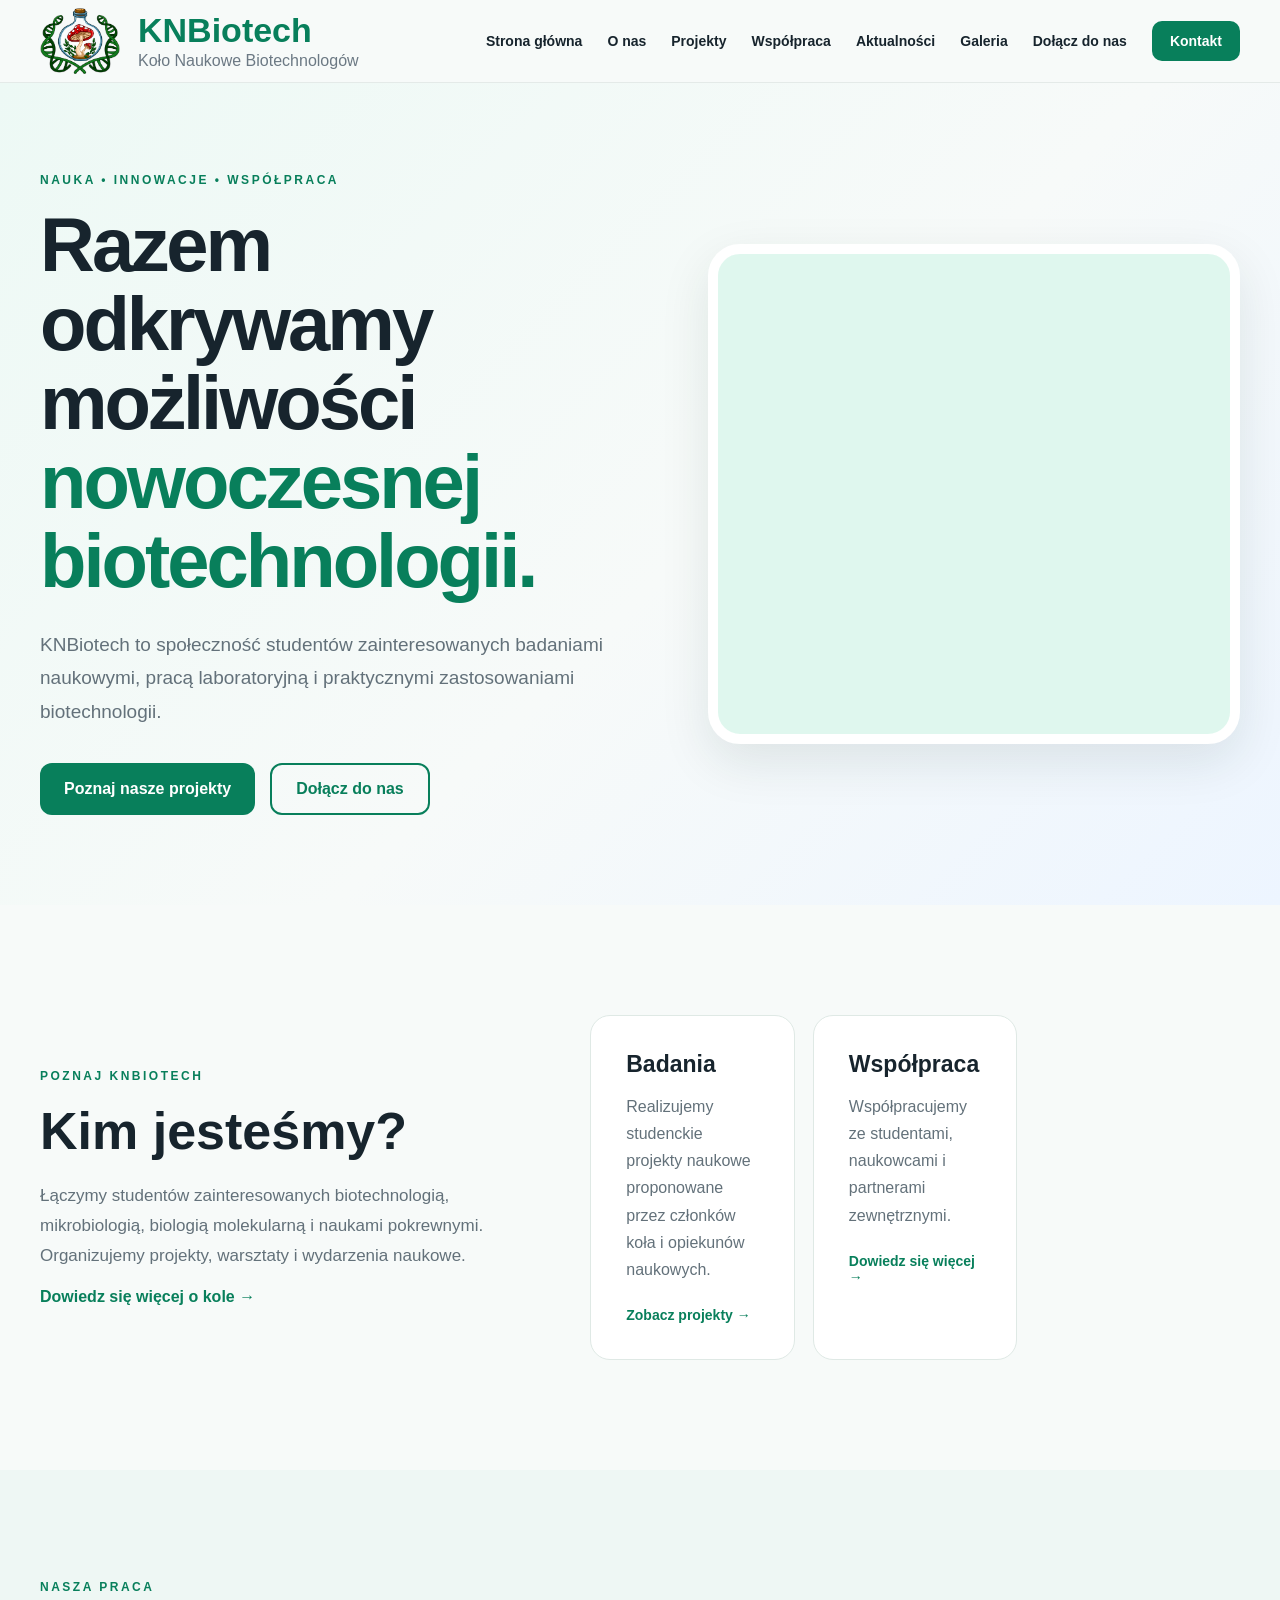
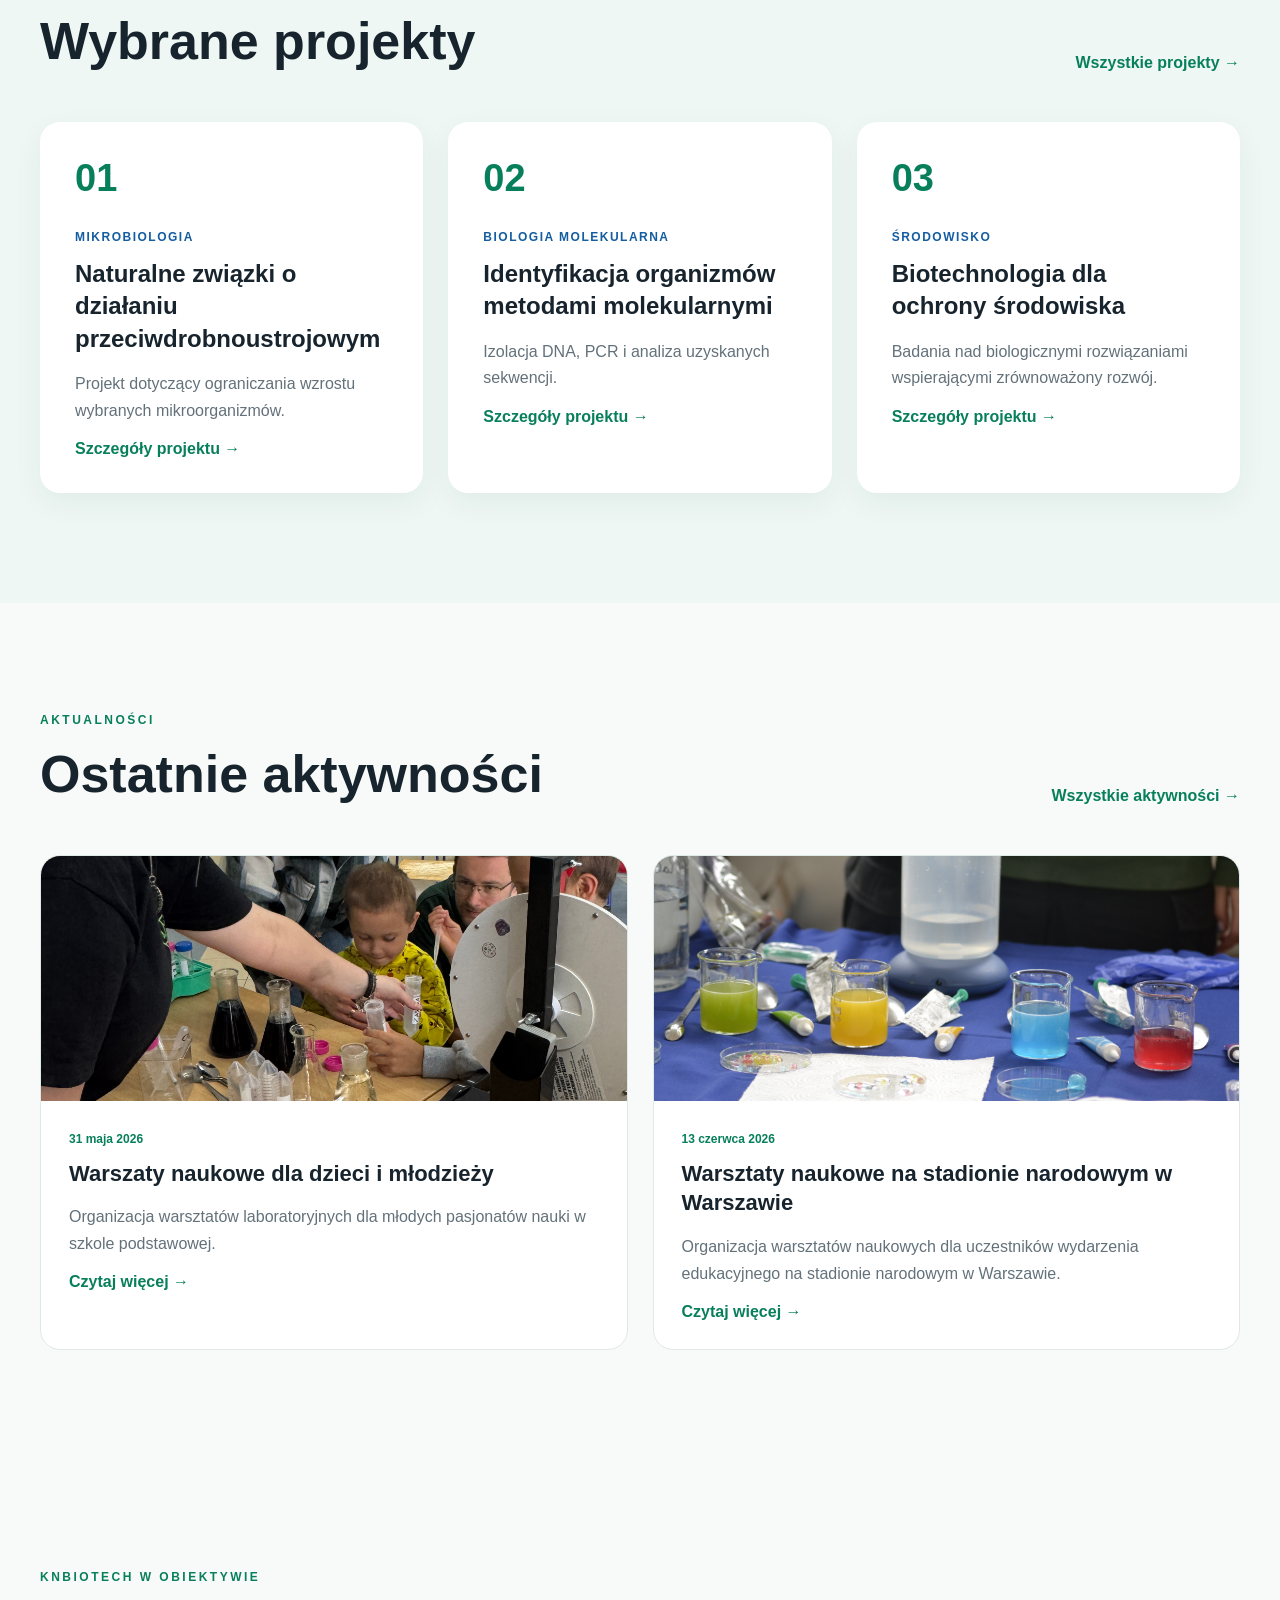
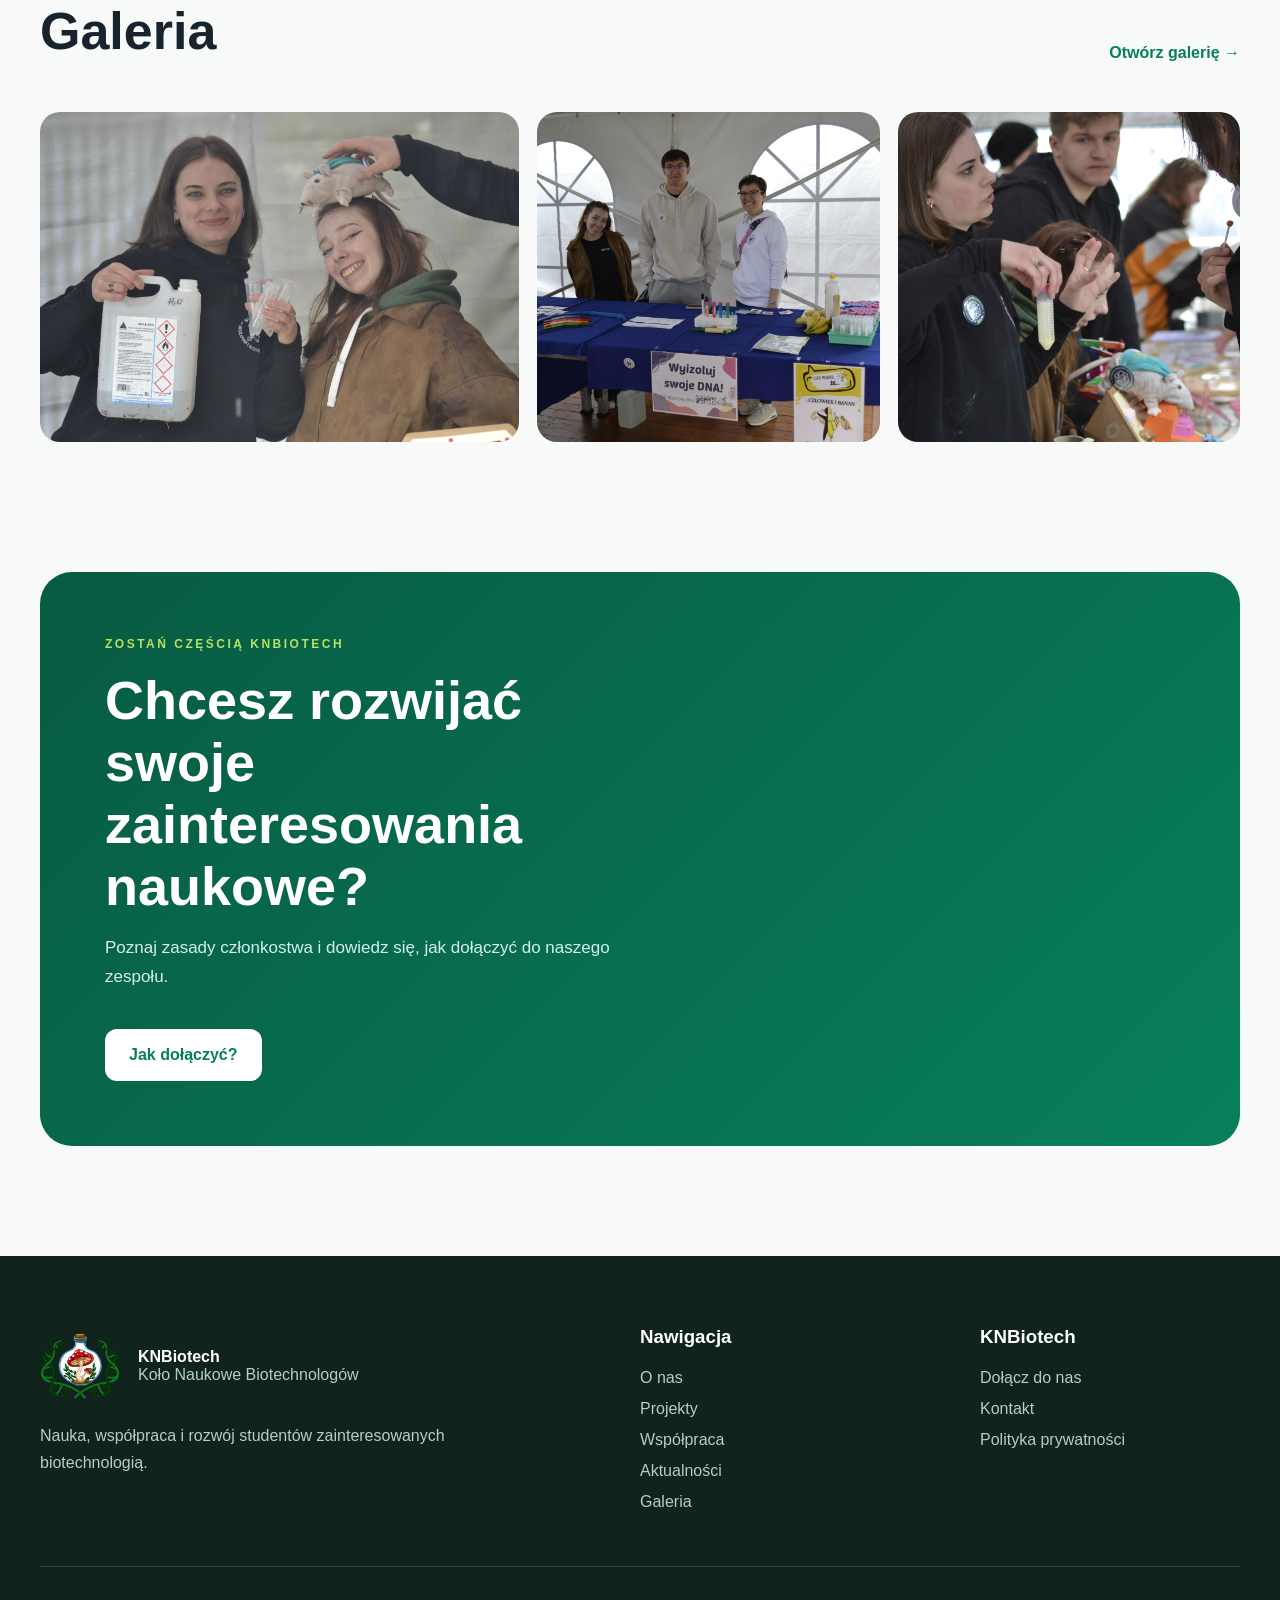
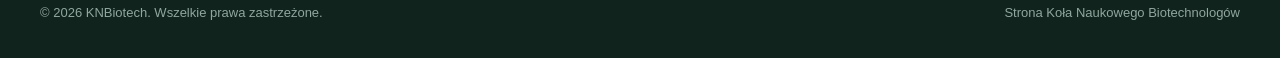
==== commit fdb7a6f1: "Update logo image source in index.html" ====
--- a/index.html
+++ b/index.html
@@ -122,7 +122,7 @@
                 <div class="hero-image-card">
 
                     <img
-                        src="Images/LOGOS/LOGO5.svg"
+                        src="Images/LOGO.svg"
                         alt="LOGO KNBiotech"
                     >
 
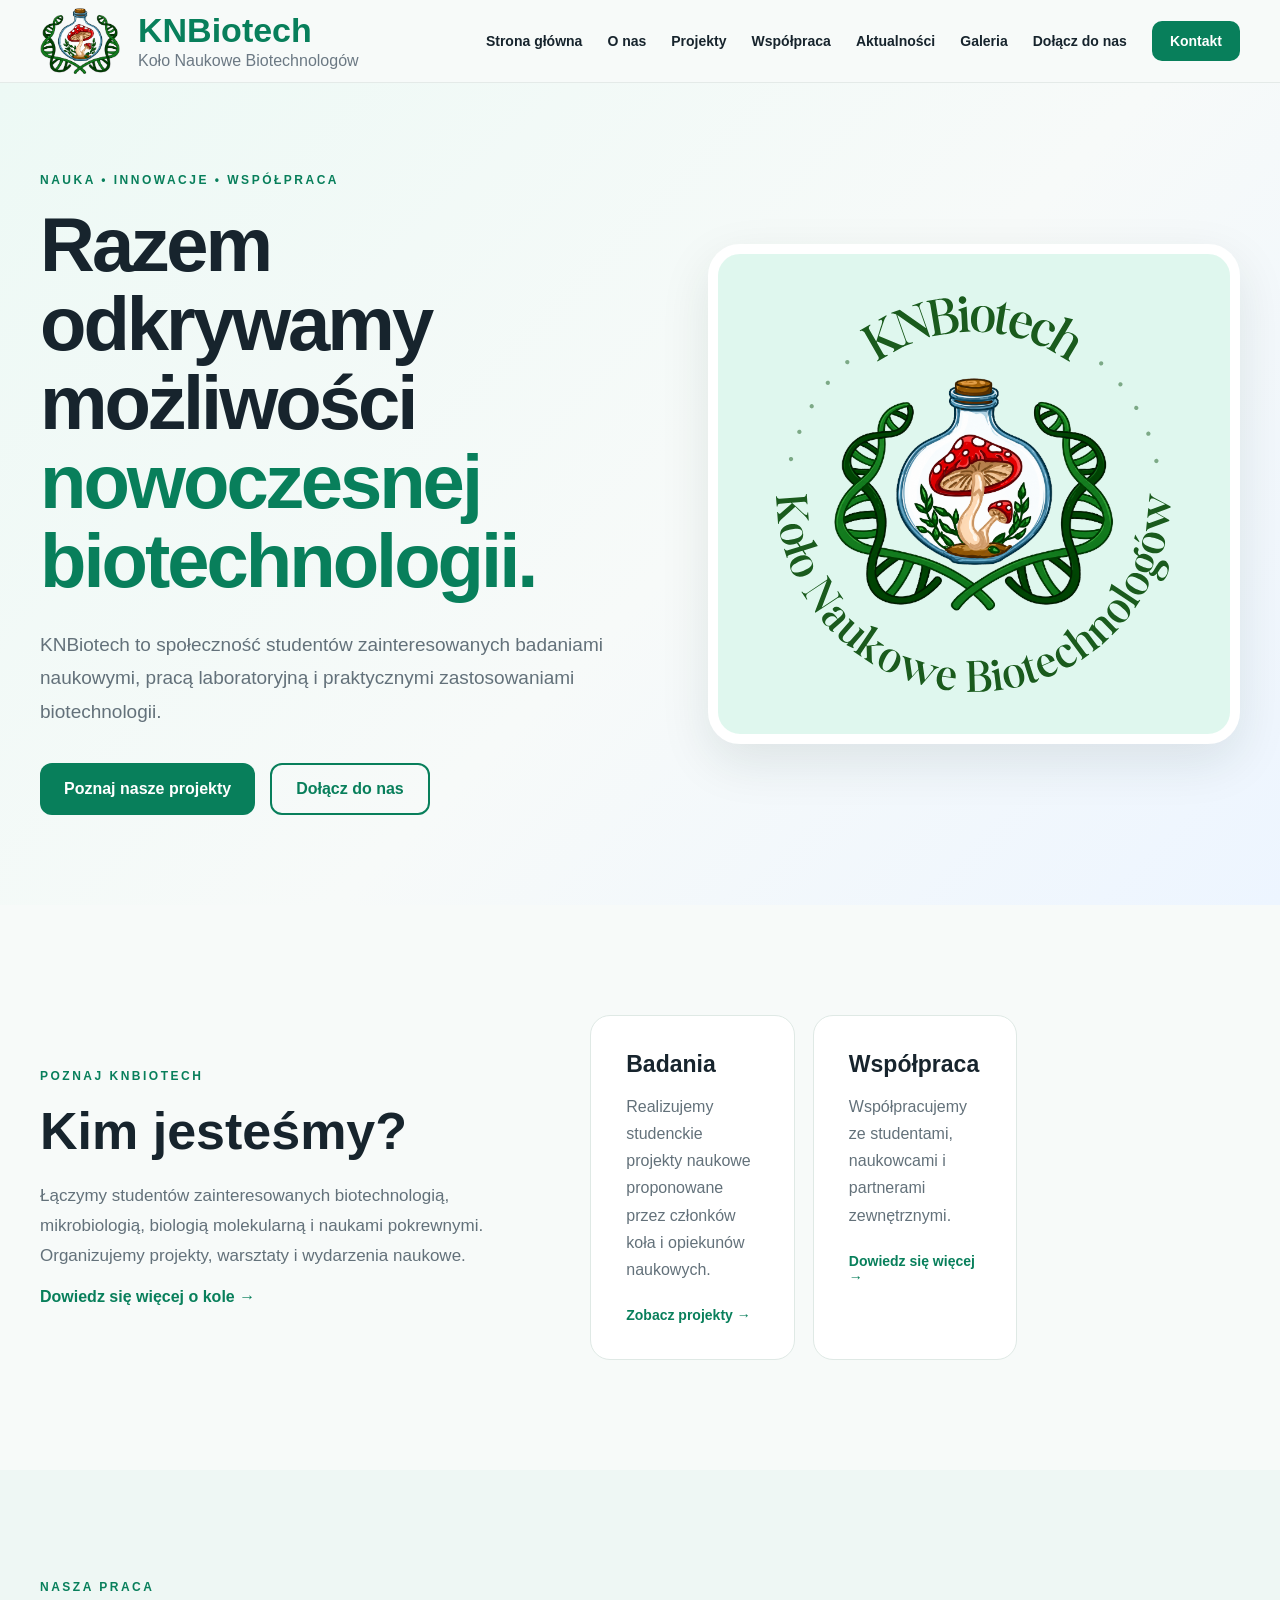
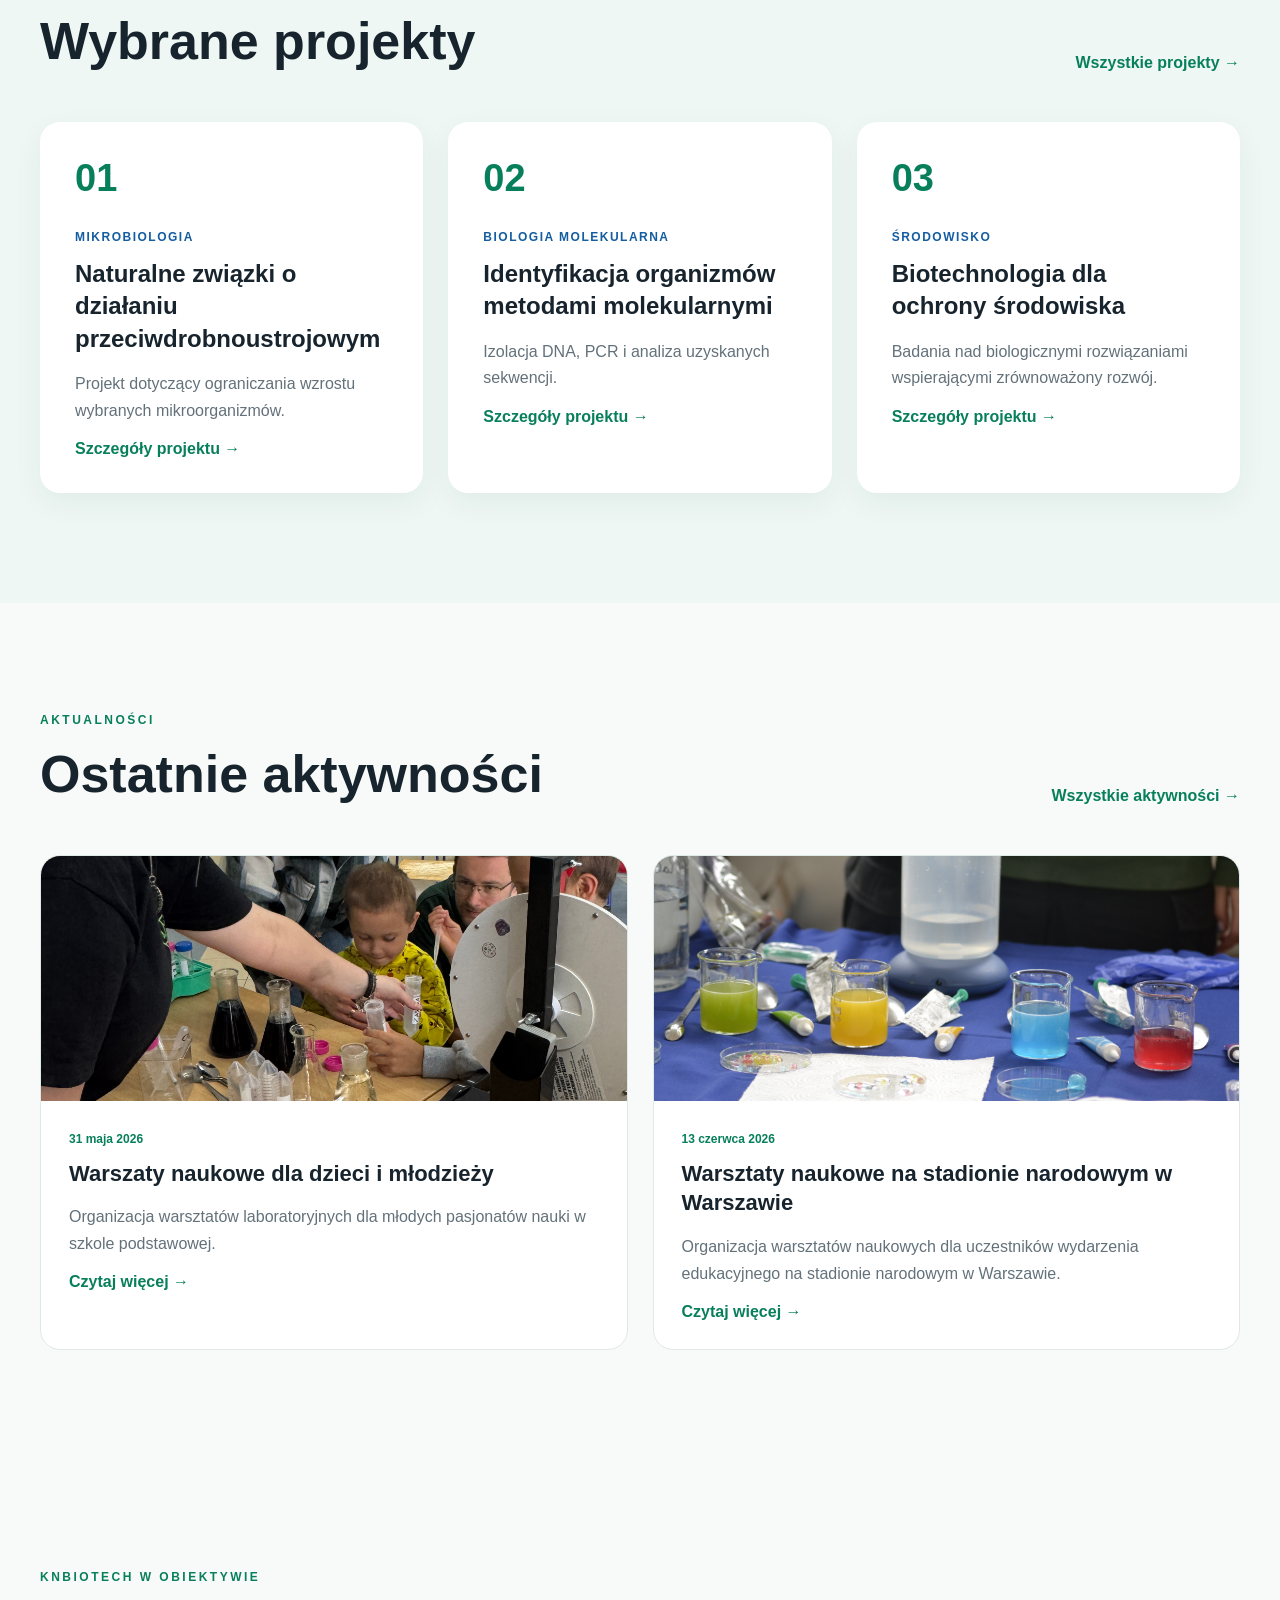
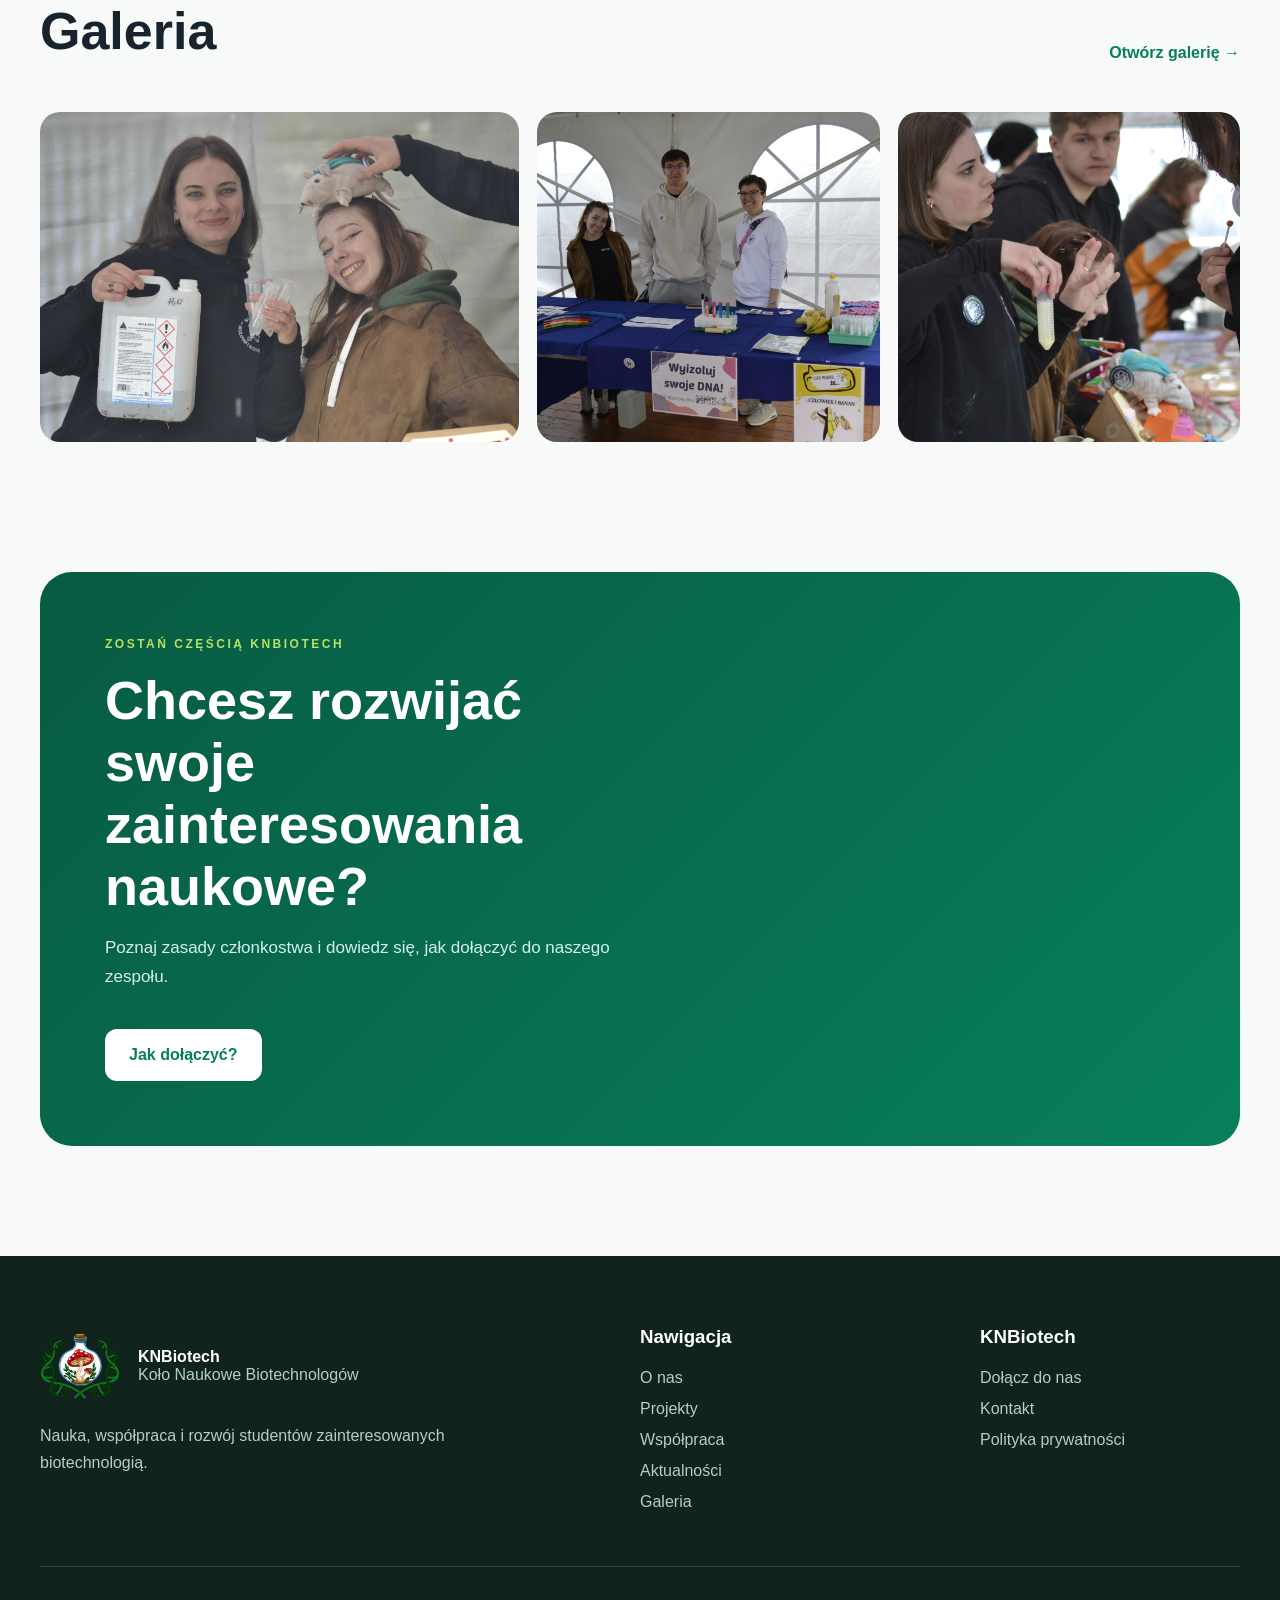
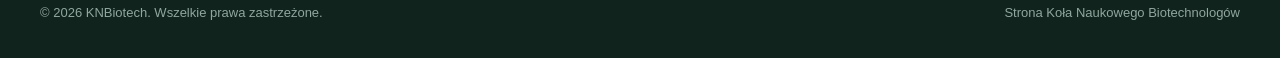
==== commit e4447466: "Update logo image source path in index.html" ====
--- a/index.html
+++ b/index.html
@@ -122,7 +122,7 @@
                 <div class="hero-image-card">
 
                     <img
-                        src="Images/LOGO.svg"
+                        src="LOGO.svg"
                         alt="LOGO KNBiotech"
                     >
 
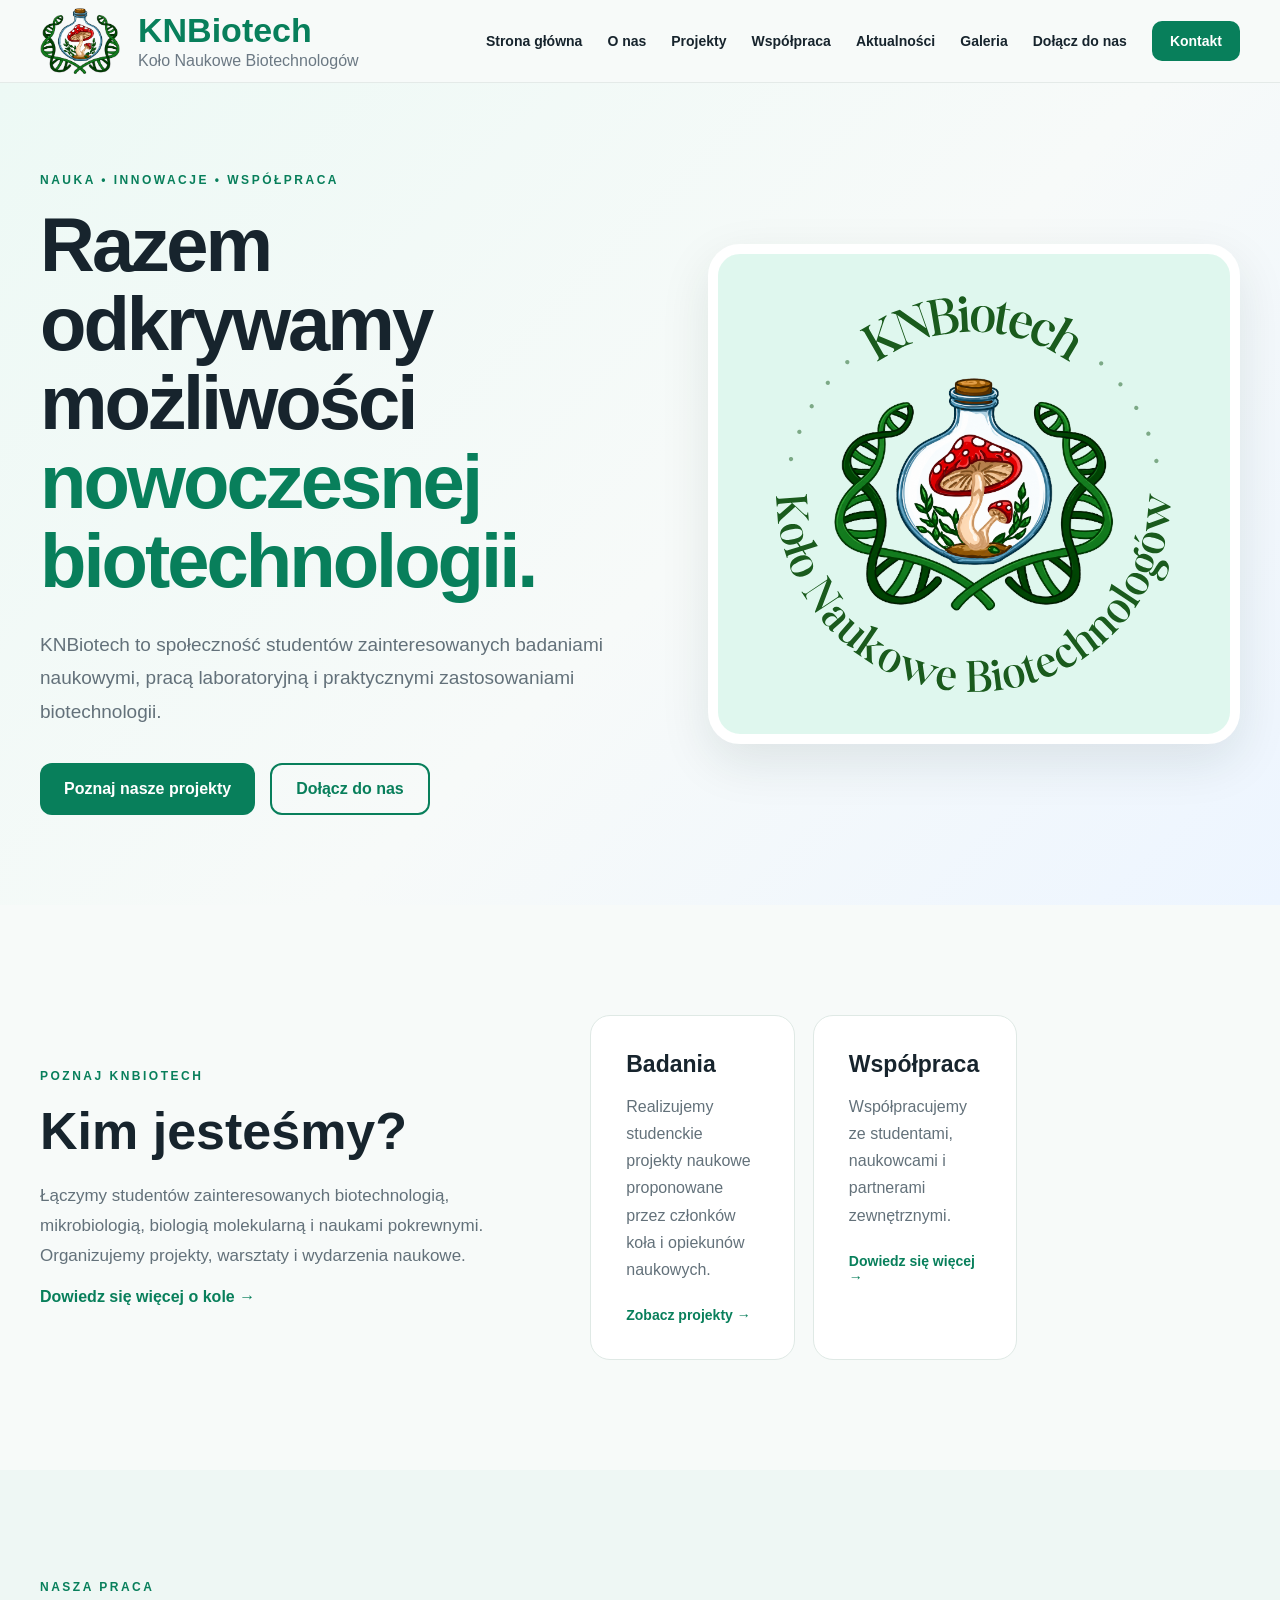
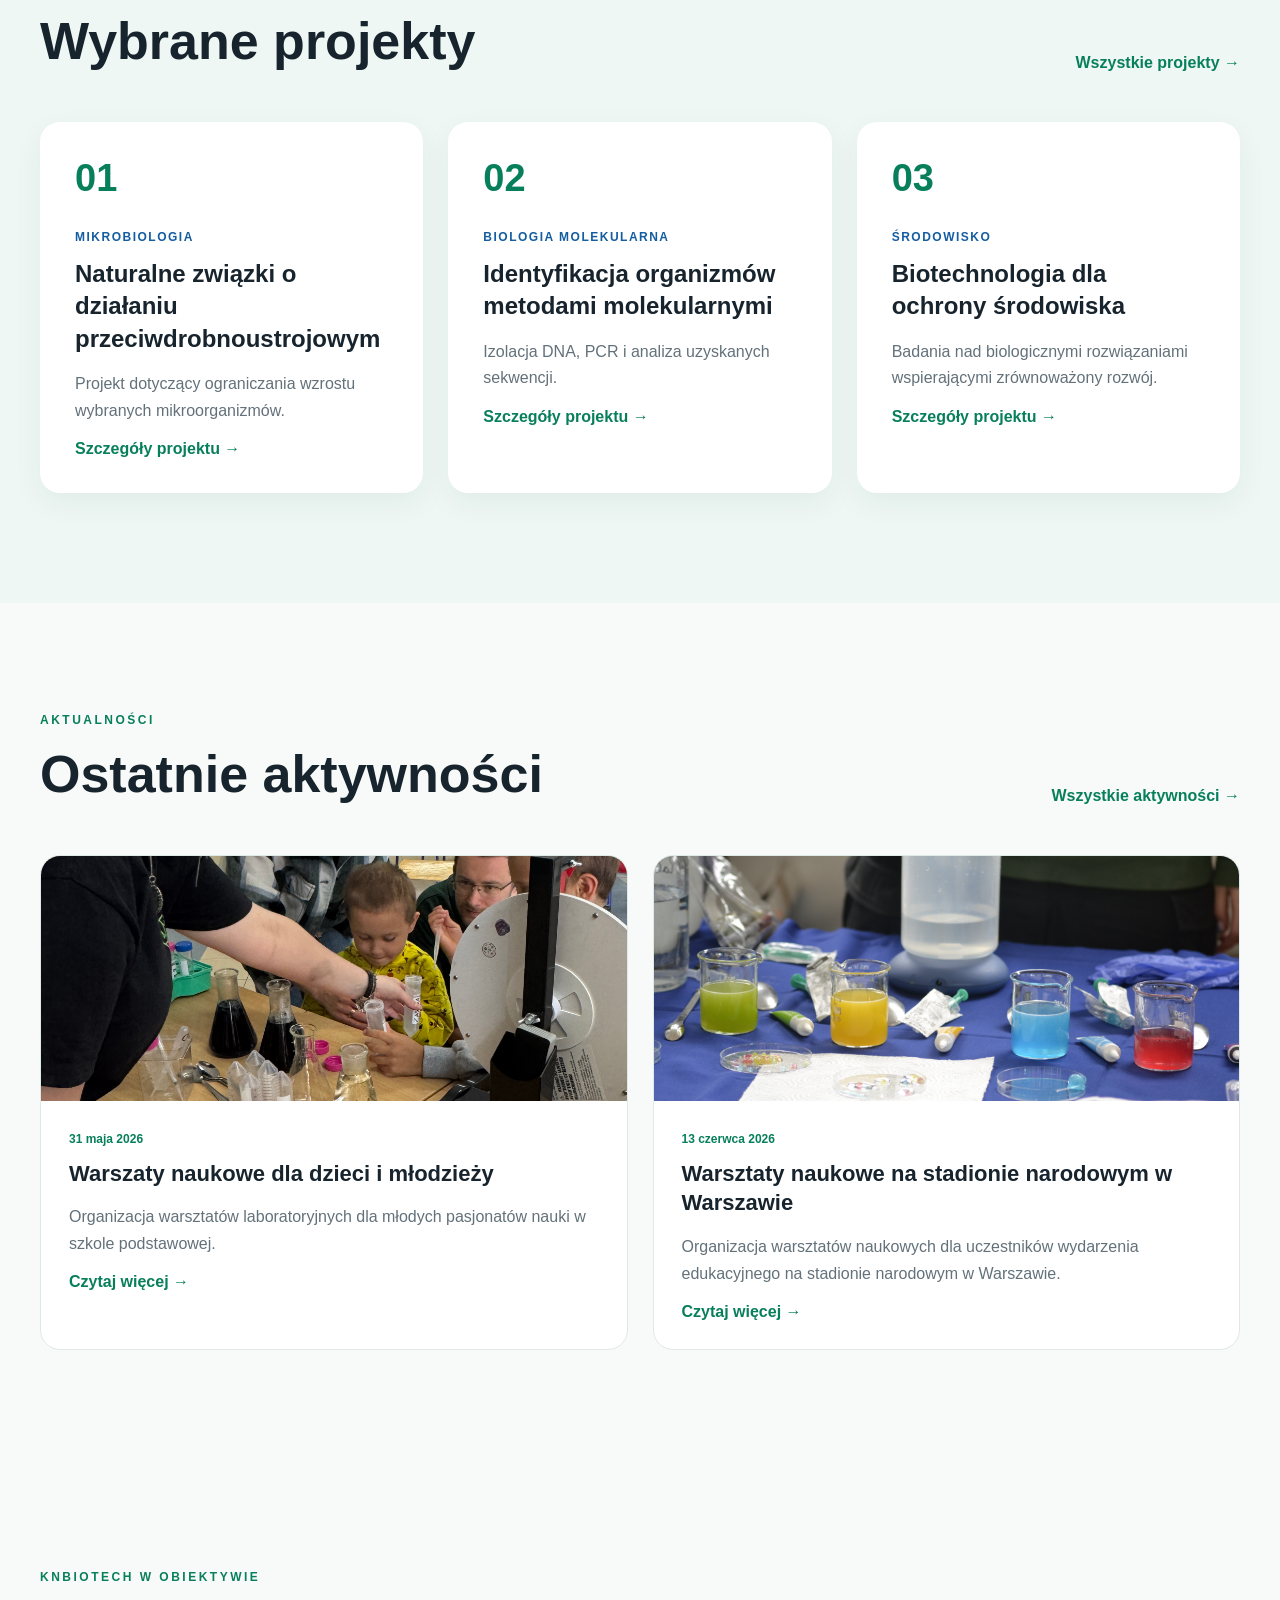
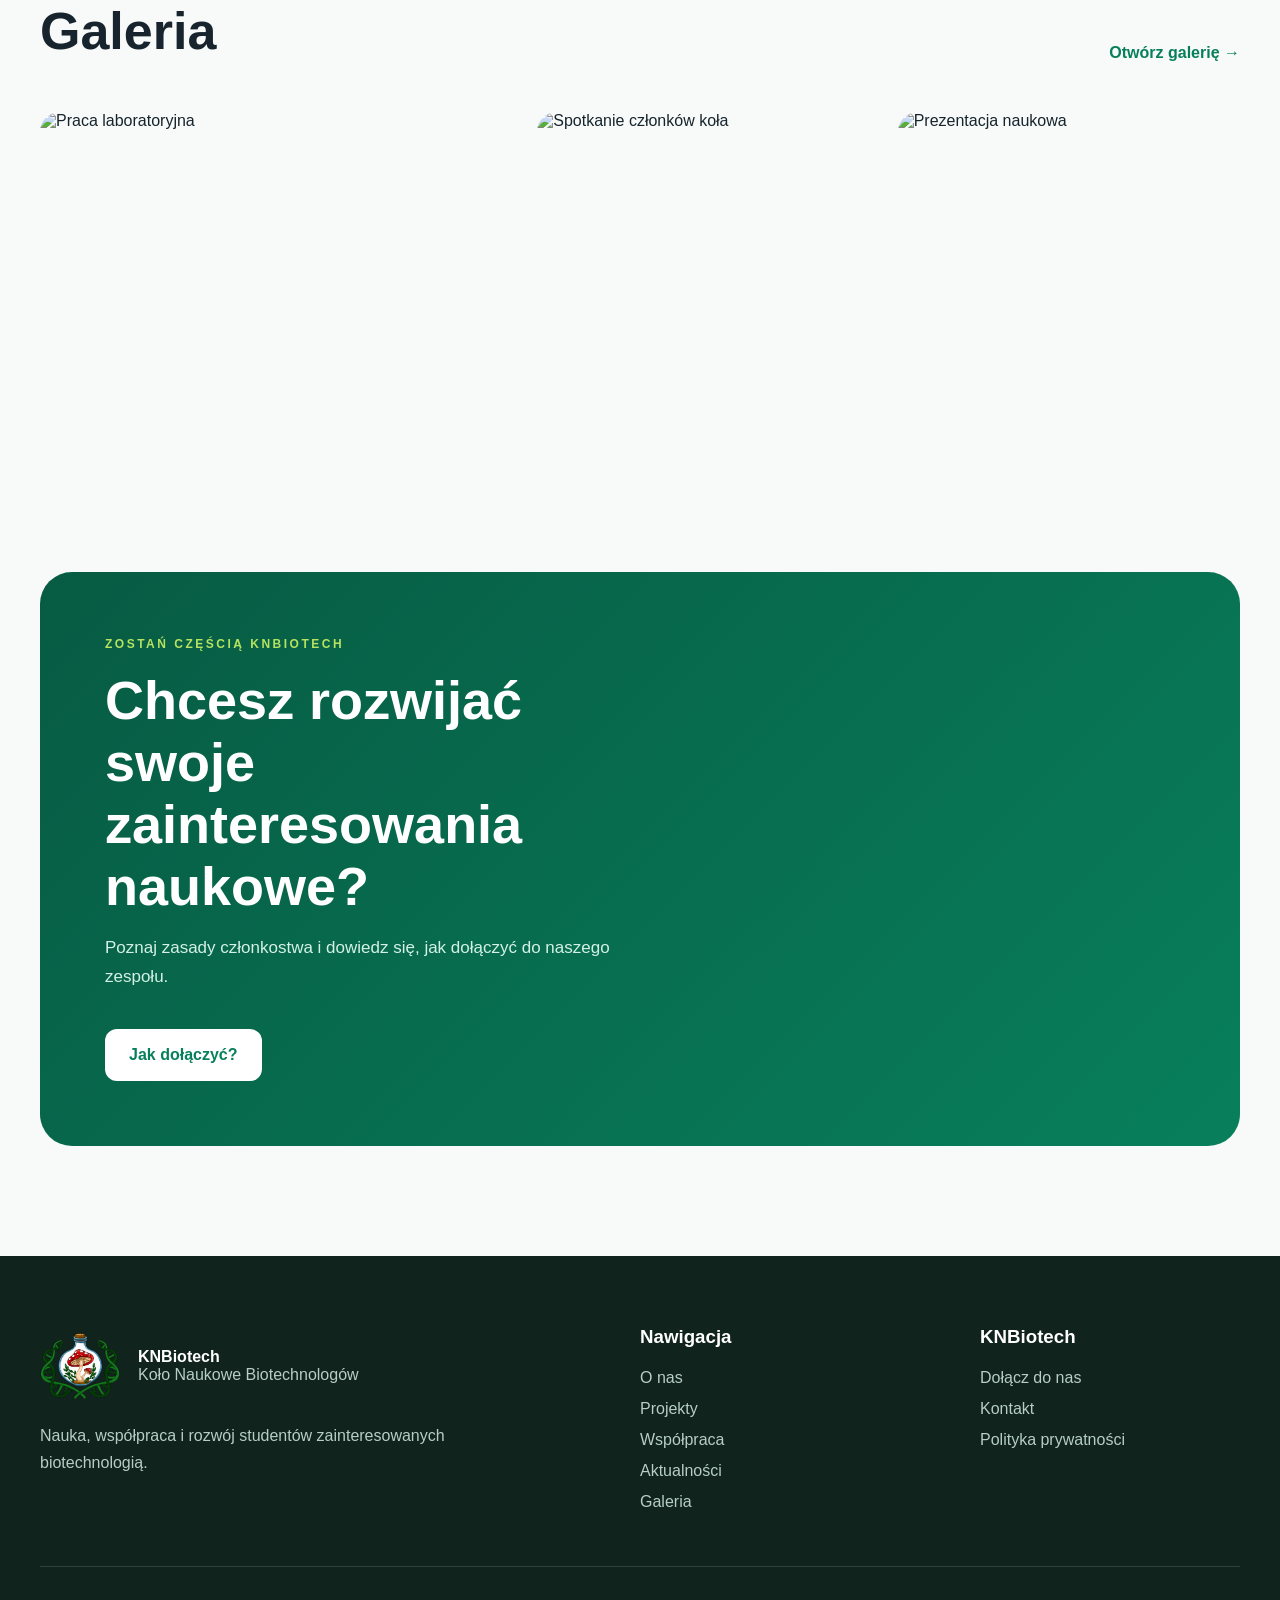
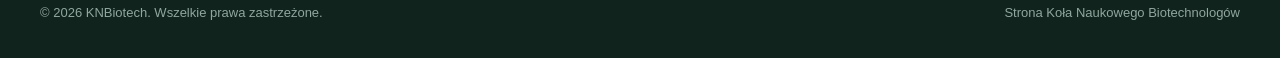
==== commit 1692ed2e: "Update image source paths in index.html" ====
--- a/index.html
+++ b/index.html
@@ -356,7 +356,7 @@
                 <div class="activity-image">
 
                     <img
-                        src="Images/NARODOWY/_DSC2059.JPG"
+                        src="./DSC2059.JPG"
                         alt="Warsztaty naukowe na stadionie narodowym"
                     >
 
@@ -413,17 +413,17 @@
         <div class="homepage-gallery">
 
             <img
-                src="Images/GALERIA/_DSC1289.JPG"
+                src="./DSC1289.JPG"
                 alt="Praca laboratoryjna"
             >
 
             <img
-                src="Images/GALERIA/_DSC1952.JPG"
+                src="./DSC1952.JPG"
                 alt="Spotkanie członków koła"
             >
 
             <img
-                src="Images/GALERIA/_DSC1263.JPG"
+                src="./DSC1263.JPG"
                 alt="Prezentacja naukowa"
             >
 
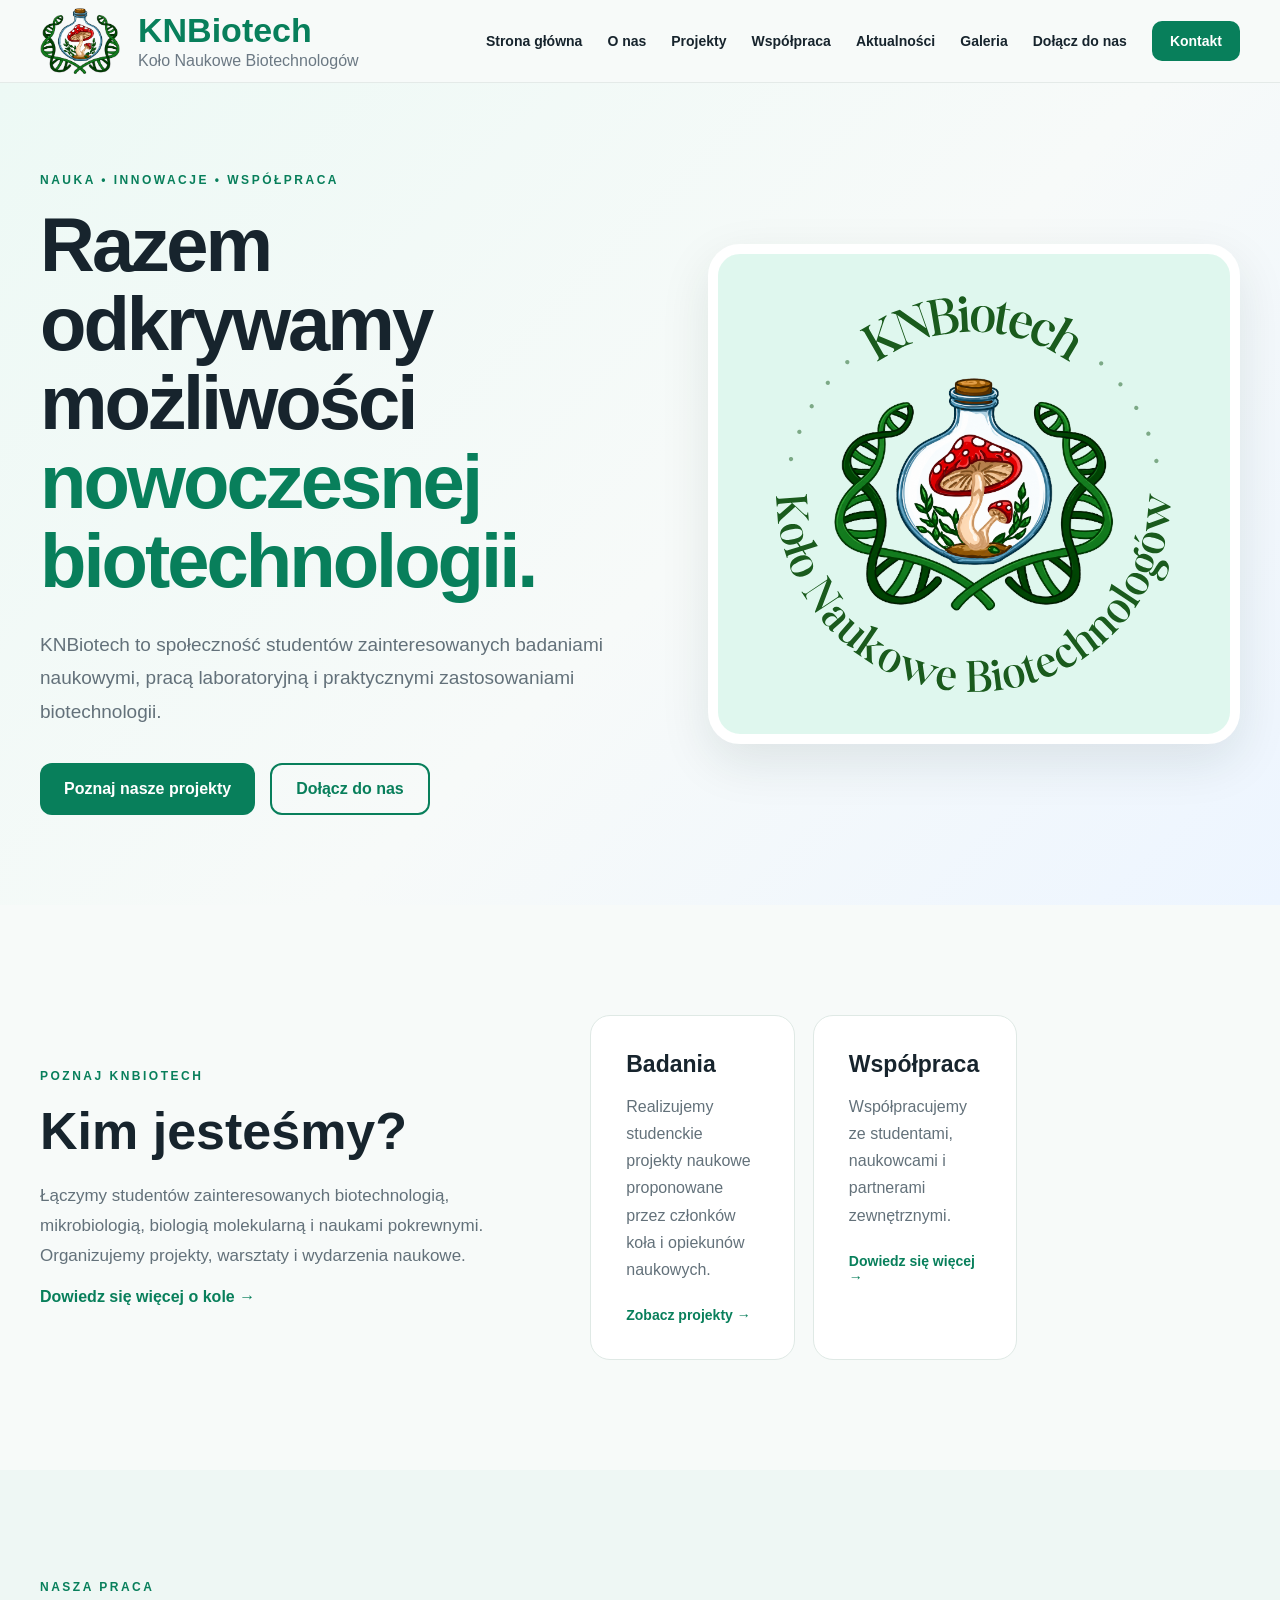
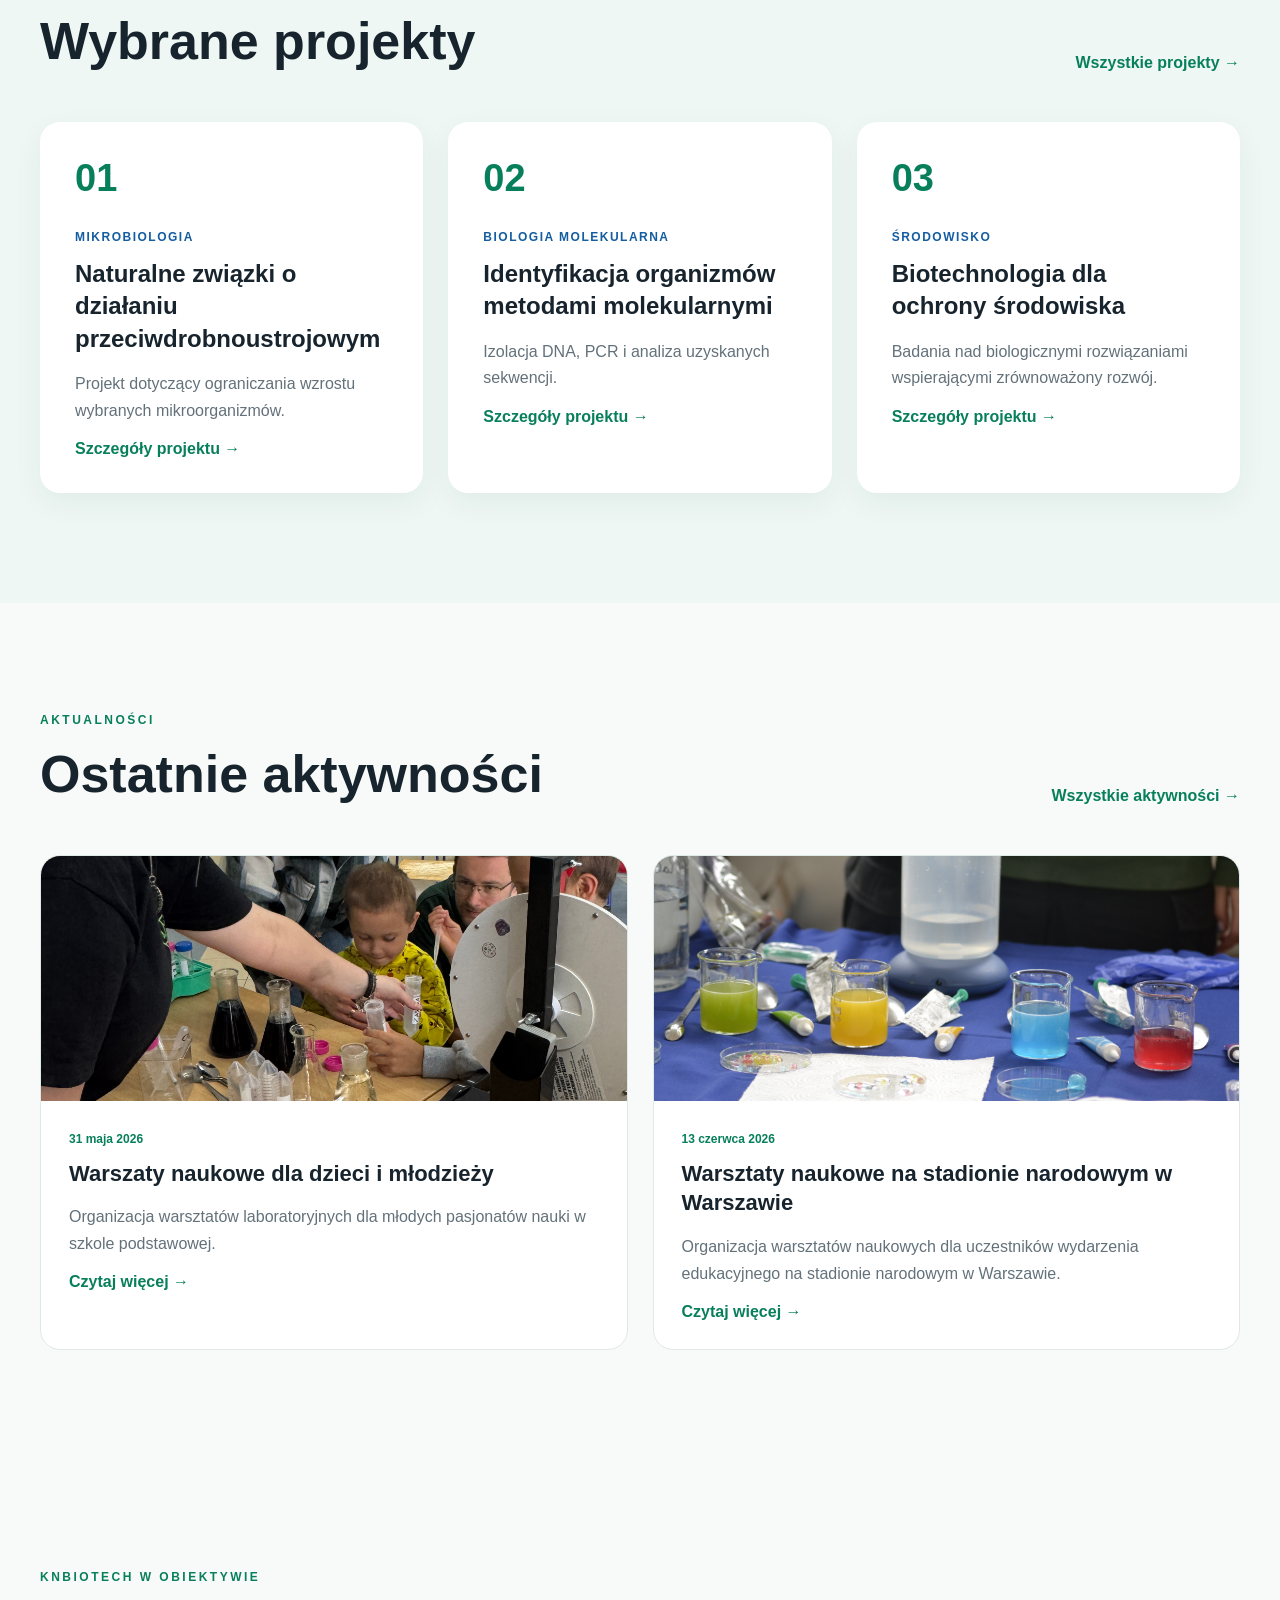
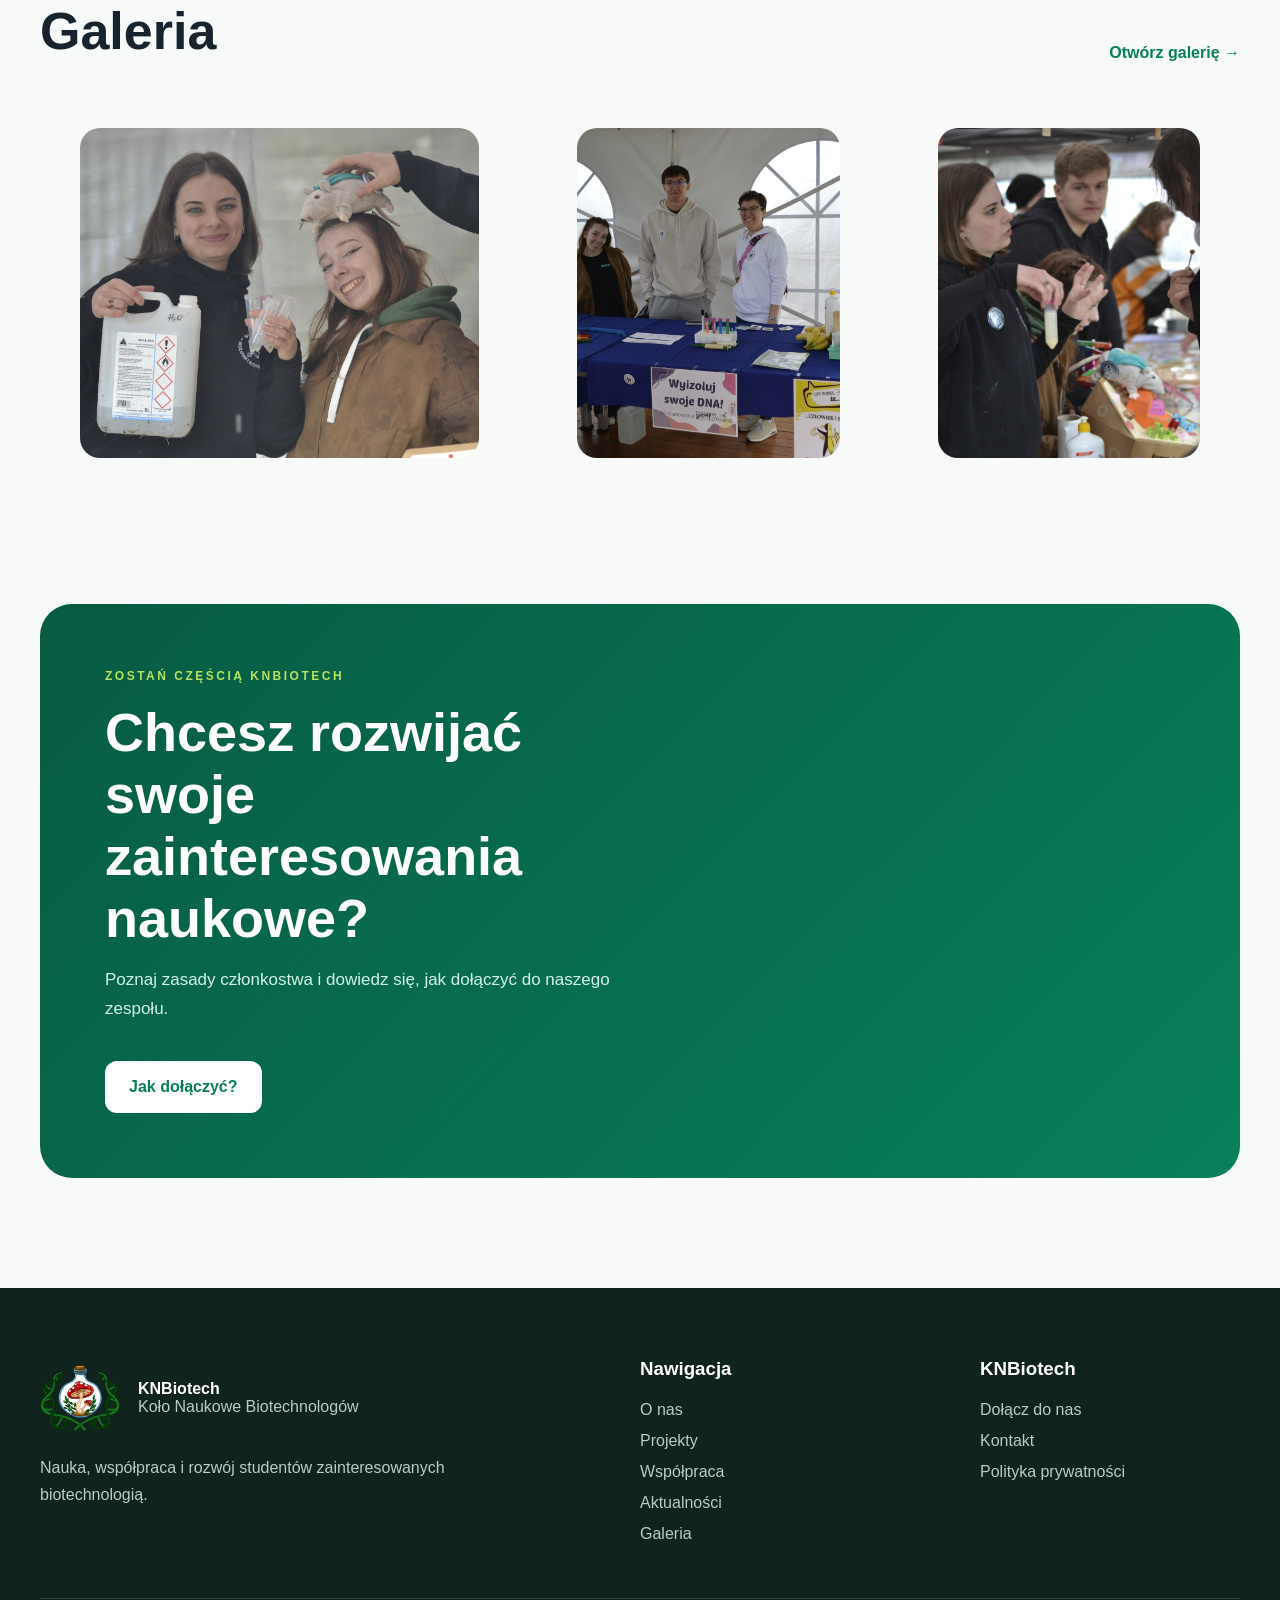
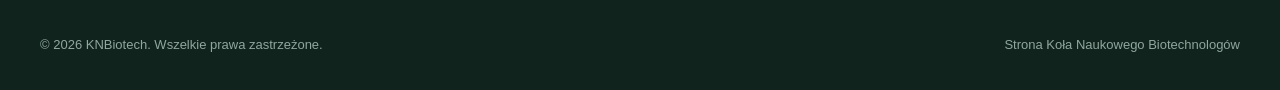
==== commit 9b45885f: "Refactor homepage gallery images into figure elements Updated image elements to use figure tags for " ====
--- a/index.html
+++ b/index.html
@@ -411,22 +411,28 @@
         </div>
 
         <div class="homepage-gallery">
-
-            <img
-                src="./DSC1289.JPG"
-                alt="Praca laboratoryjna"
-            >
-
-            <img
-                src="./DSC1952.JPG"
-                alt="Spotkanie członków koła"
-            >
-
-            <img
-                src="./DSC1263.JPG"
-                alt="Prezentacja naukowa"
-            >
-
+        
+            <figure class="homepage-gallery-item">
+                <img
+                    src="DSC1289.JPG?v=2"
+                    alt="Praca laboratoryjna"
+                >
+            </figure>
+        
+            <figure class="homepage-gallery-item">
+                <img
+                    src="DSC1952.JPG?v=2"
+                    alt="Spotkanie członków koła"
+                >
+            </figure>
+        
+            <figure class="homepage-gallery-item">
+                <img
+                    src="DSC1263.JPG?v=2"
+                    alt="Prezentacja naukowa"
+                >
+            </figure>
+        
         </div>
 
     </section>
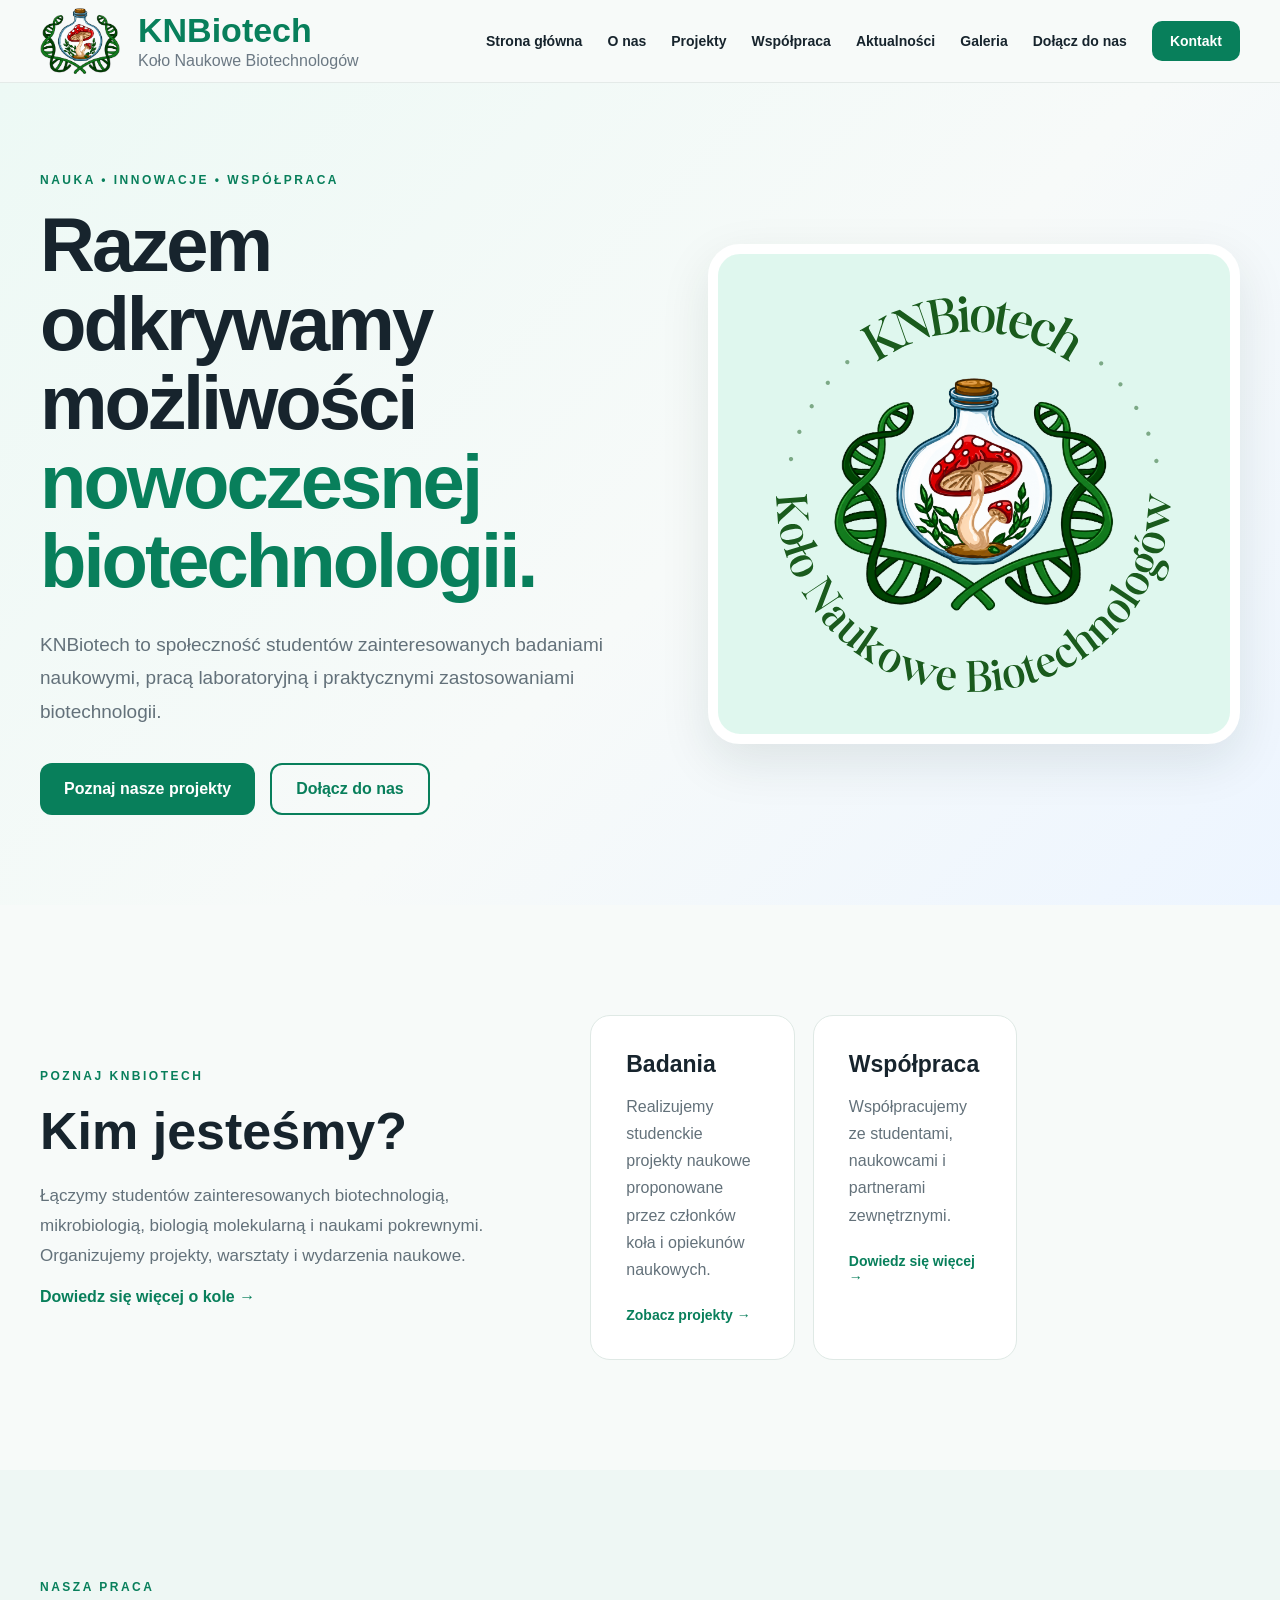
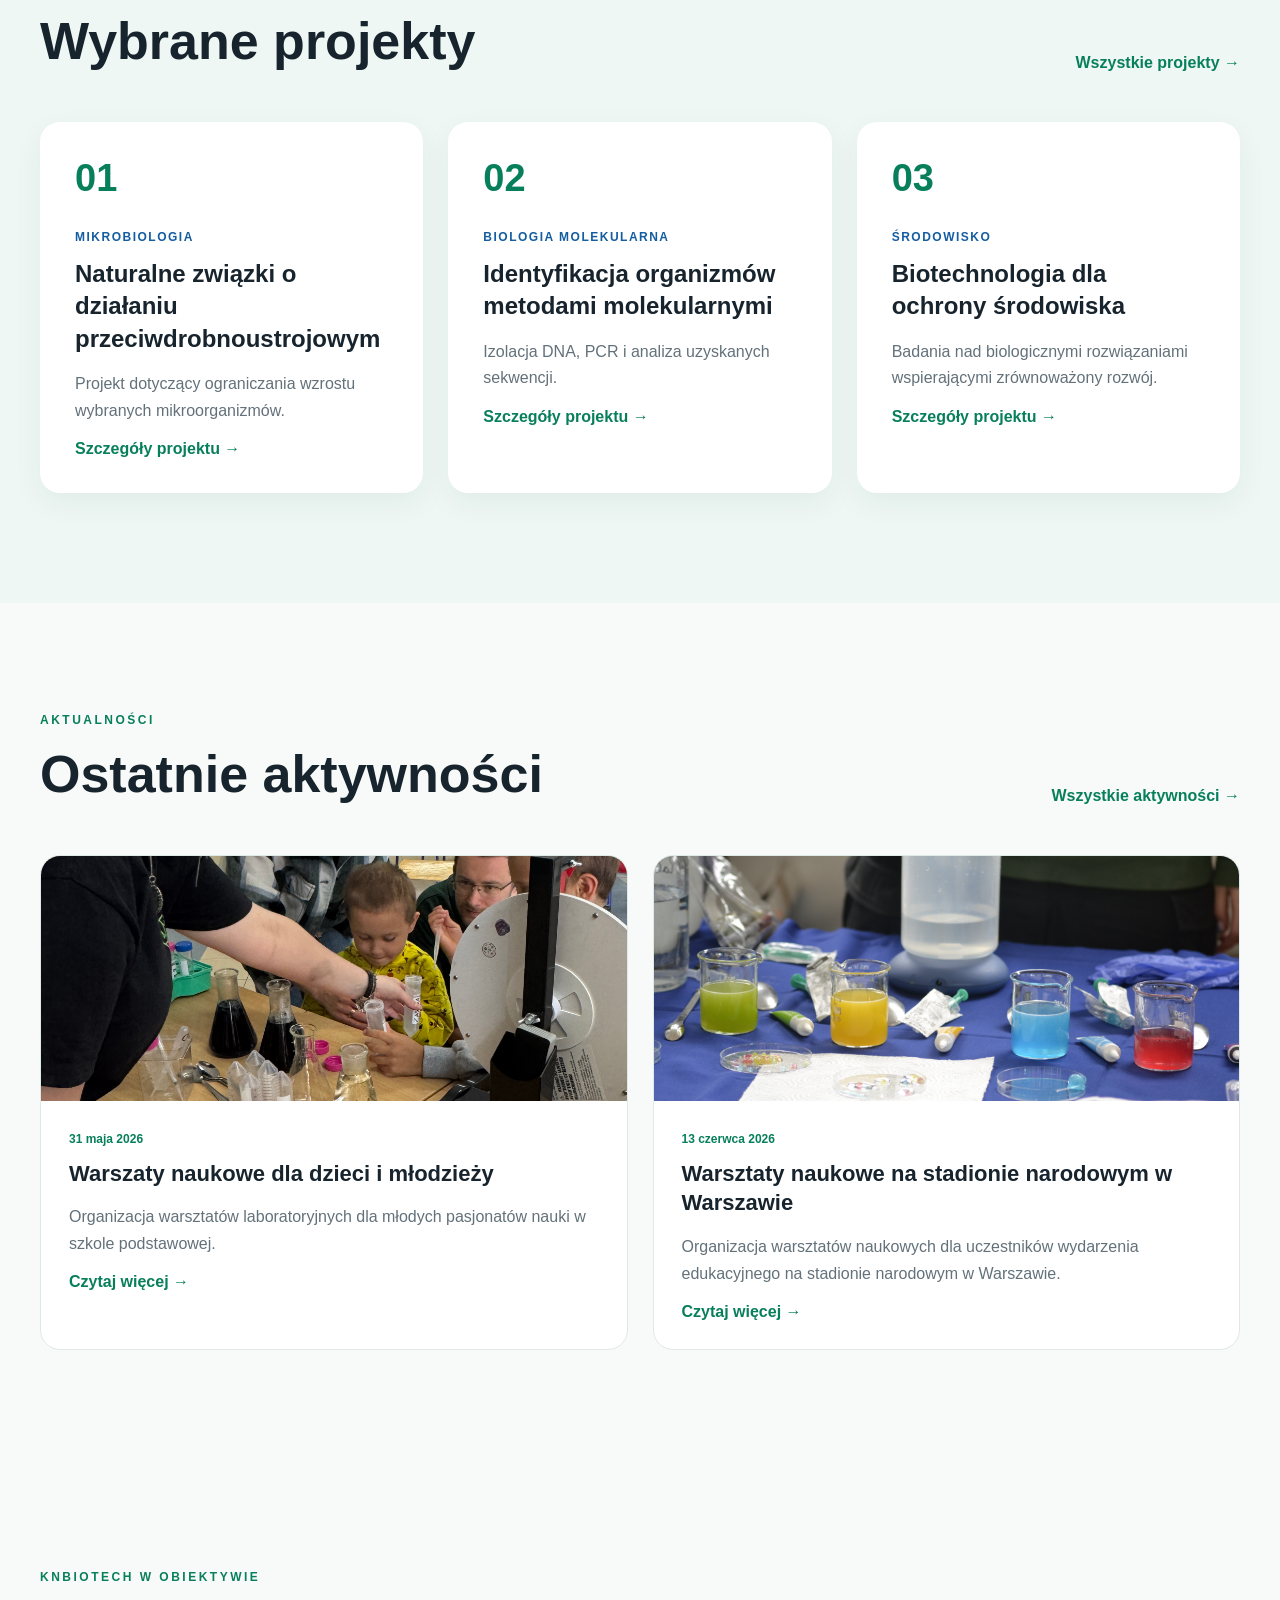
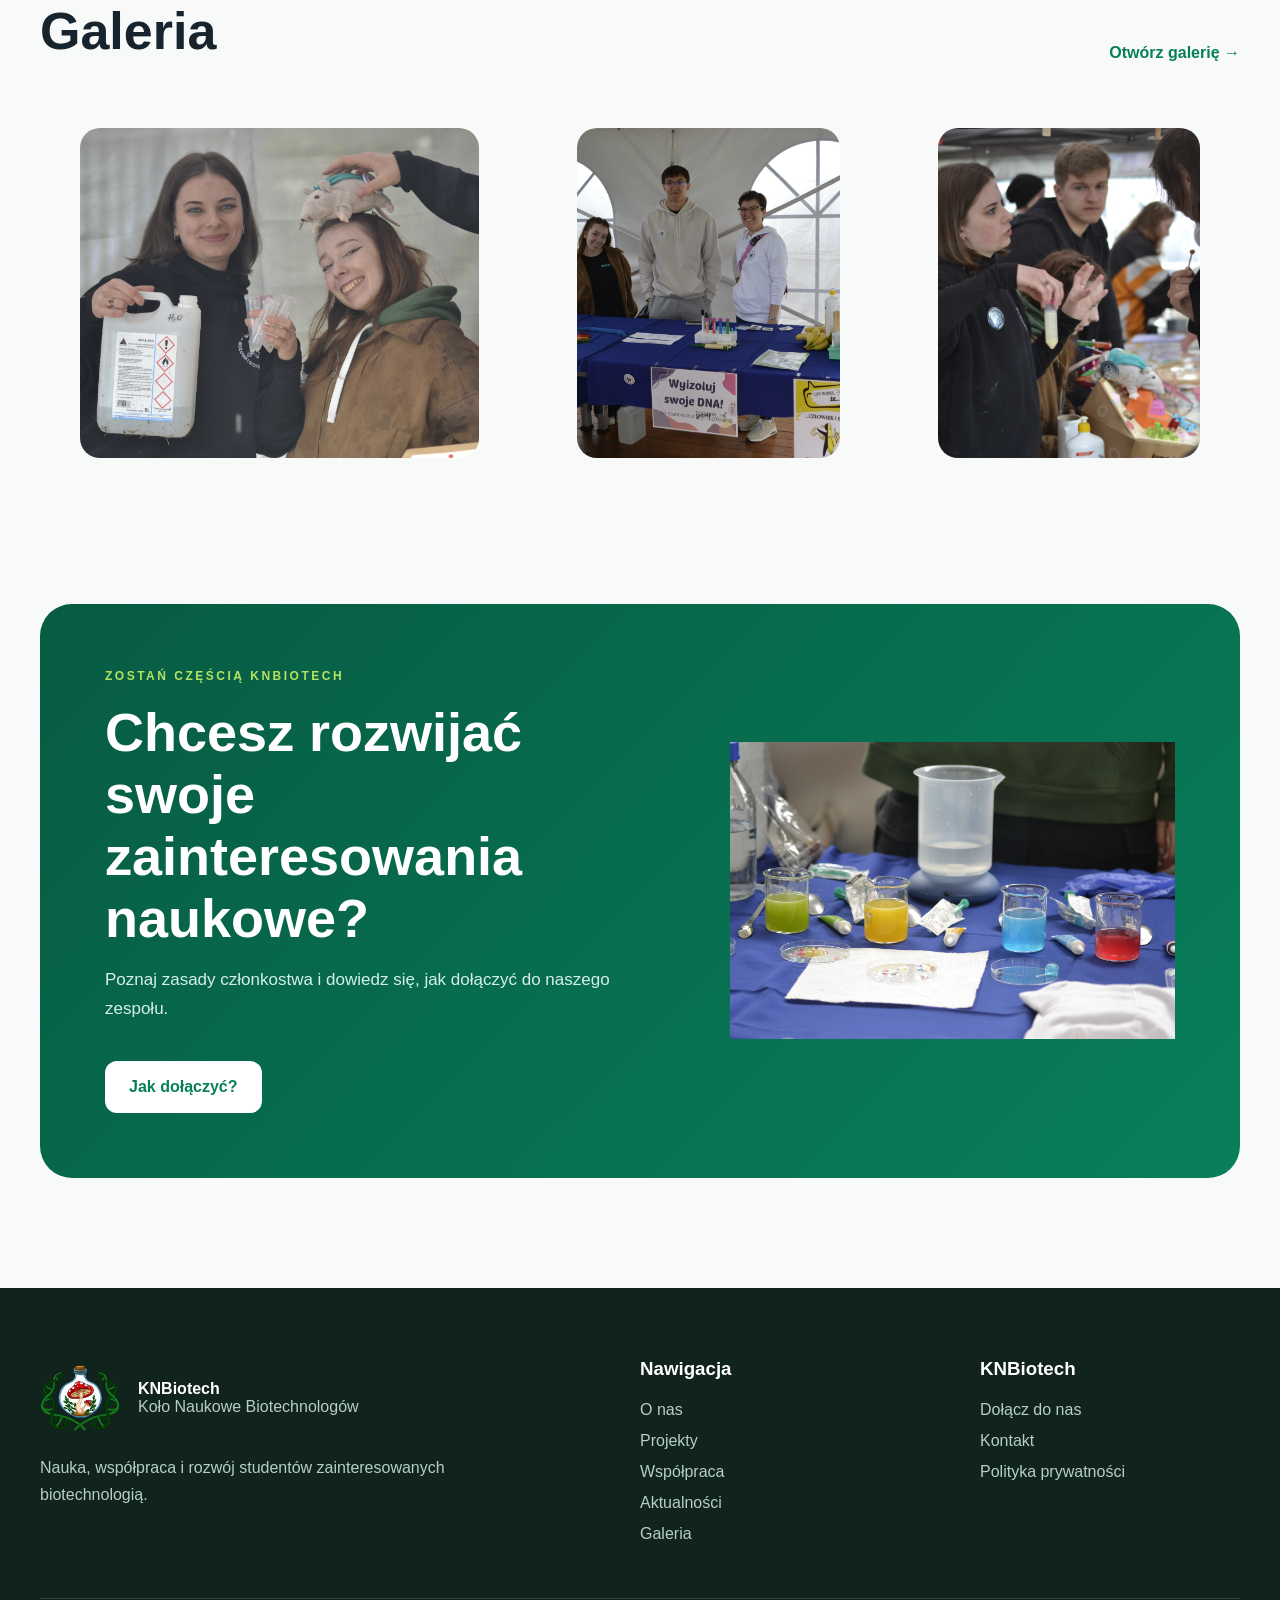
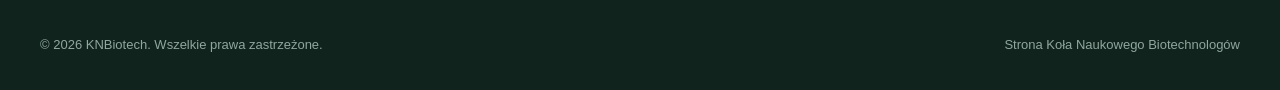
==== commit 66c175a2: "Add image to join section in index.html" ====
--- a/index.html
+++ b/index.html
@@ -460,6 +460,14 @@
             </a>
 
         </div>
+        <div class="join-image">
+
+        <img
+            src="DSC2059.JPG"
+            alt="Członkowie KNBiotech podczas warsztatów"
+        >
+
+        </div>
 
     </section>
 
